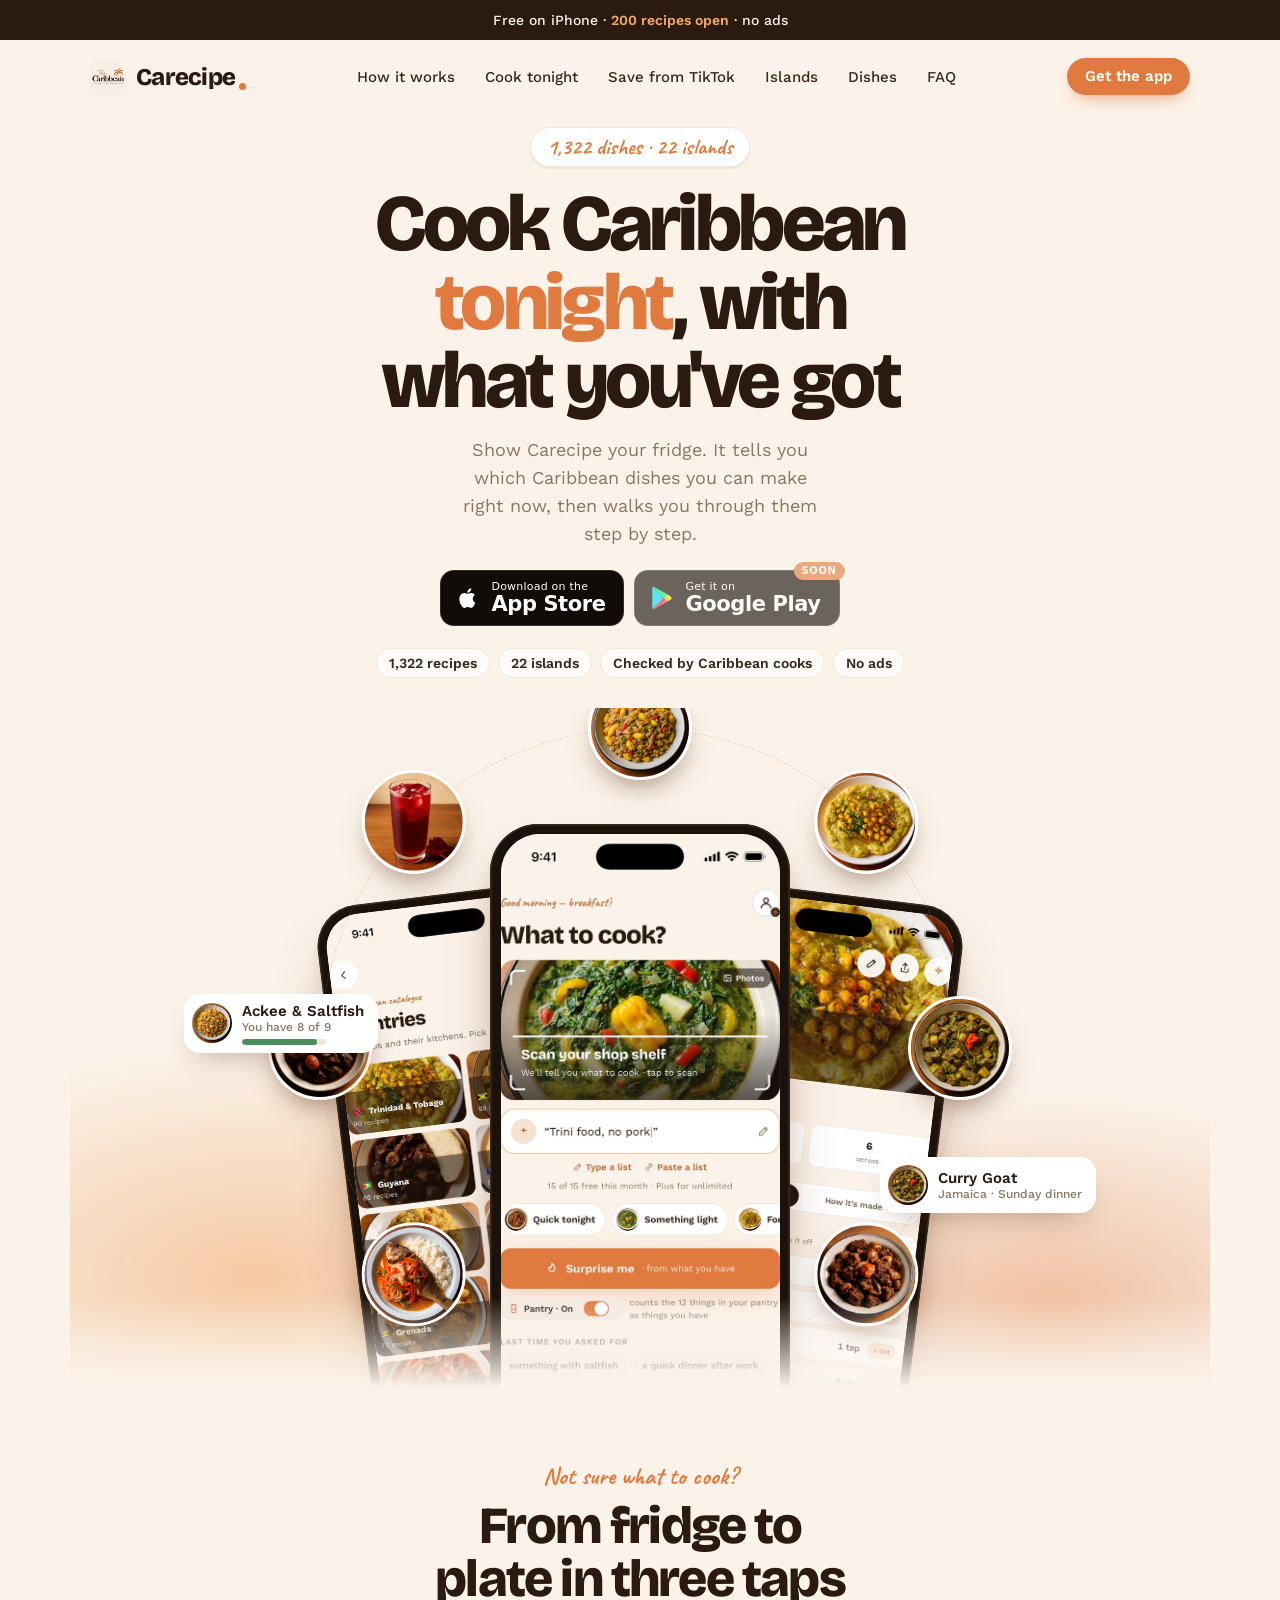
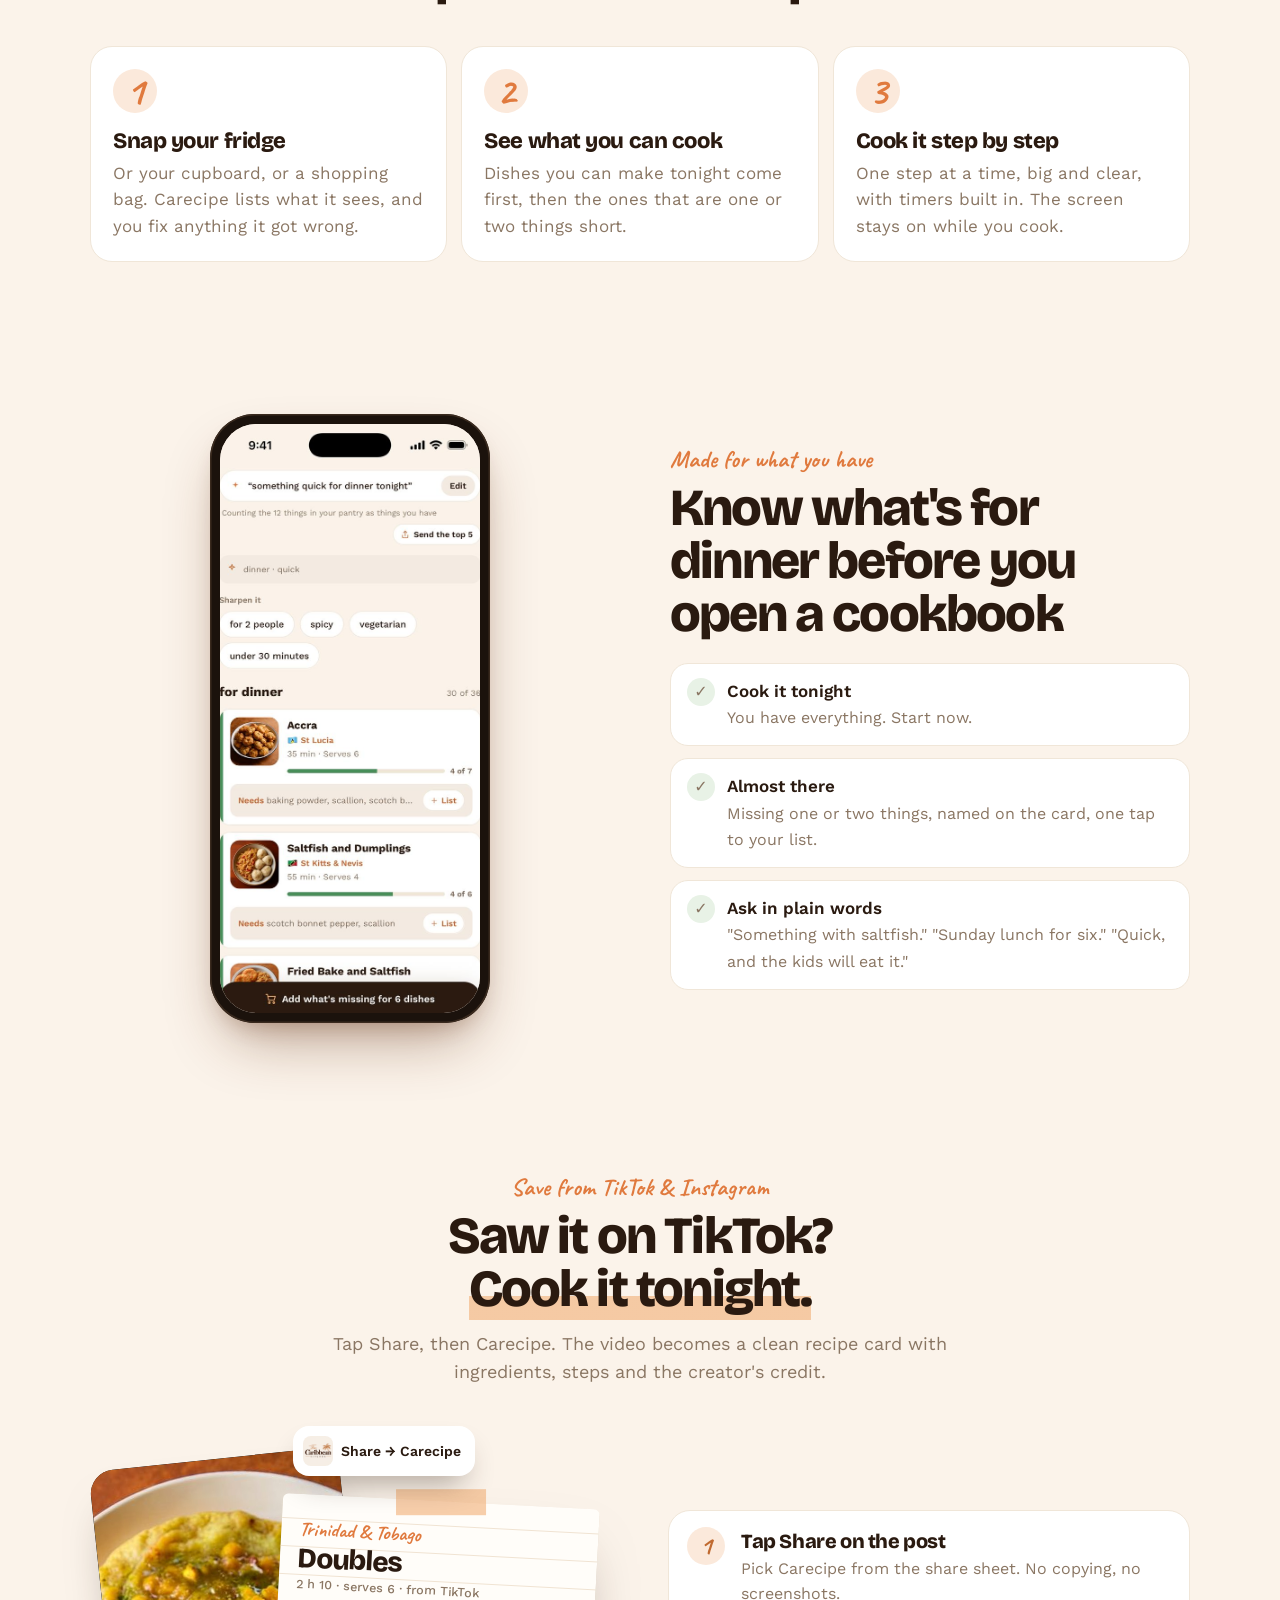
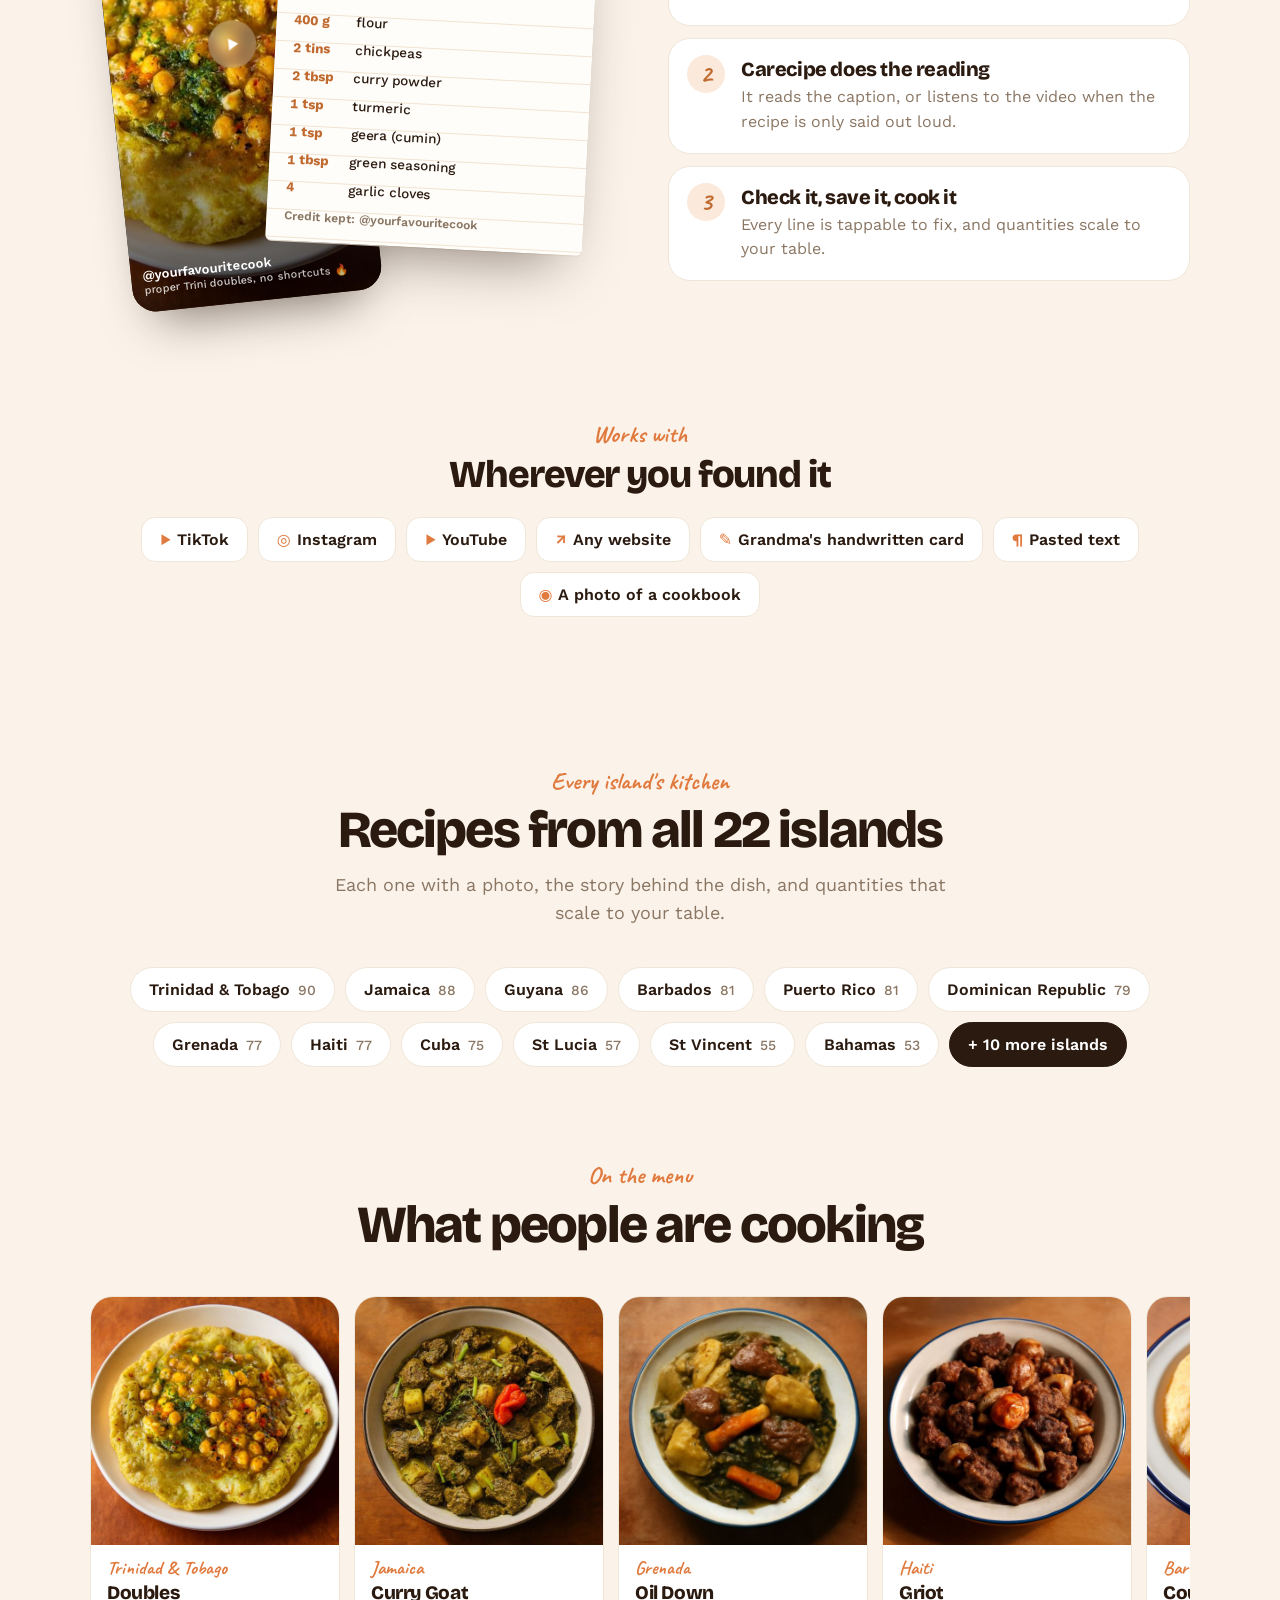
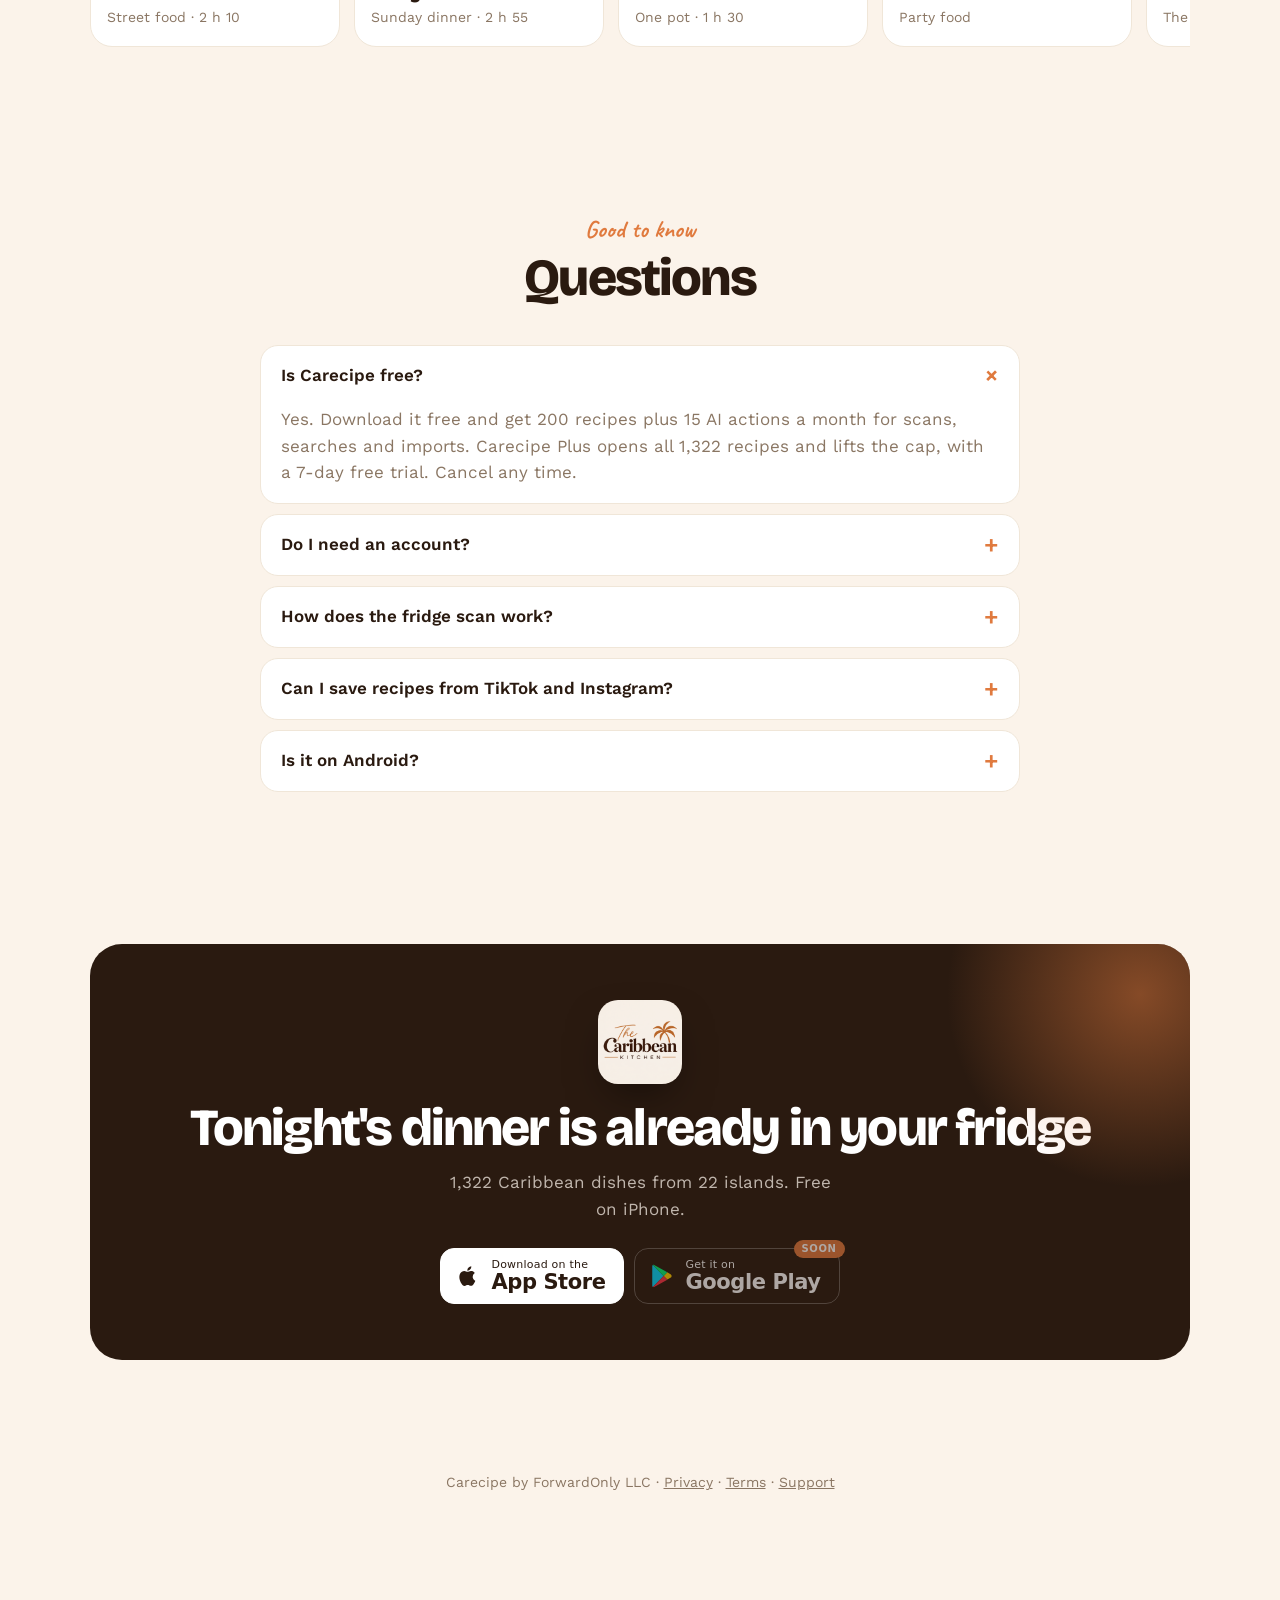
==== app/index.html @ cc7ba0c6 "Publish the final Carecipe landing page at /app/ Co-Authored-By: Claude Opus 5.5 <noreply@anthropic." ====
<!doctype html>
<html lang="en">
<head>
<meta charset="utf-8">
<meta name="viewport" content="width=device-width,initial-scale=1,viewport-fit=cover">
<title>Carecipe – Caribbean Recipes</title>
<meta name="description" content="1,322 Caribbean recipes from 22 islands. Scan your fridge to see what you can cook tonight. Free on iPhone.">
<meta name="apple-itunes-app" content="app-id=6810801696">
<meta name="theme-color" content="#fbf3ea">
<meta property="og:title" content="Carecipe – Cook Caribbean tonight">
<meta property="og:description" content="1,322 dishes from 22 islands. Show it your fridge, it tells you what you can cook.">
<meta property="og:image" content="https://forwardonlyjhaye.github.io/carecipe-legal/app/assets/og.jpg">
<link rel="canonical" href="https://forwardonlyjhaye.github.io/carecipe-legal/app/">
<meta property="og:url" content="https://forwardonlyjhaye.github.io/carecipe-legal/app/">
<meta name="twitter:card" content="summary_large_image">
<link rel="icon" href="assets/favicon.png">
<link rel="preconnect" href="https://fonts.googleapis.com"><link rel="preconnect" href="https://fonts.gstatic.com" crossorigin>
<link href="https://fonts.googleapis.com/css2?family=Bricolage+Grotesque:opsz,wght@12..96,600;12..96,800&family=Work+Sans:wght@400;500;600;700&family=Caveat:wght@700&display=swap" rel="stylesheet">
<link rel="stylesheet" href="assets/kit.css">
<style>
:root{--page:#fbf3ea;--card:#fff;--ink:#2a1a10;--ink2:#3a2a1e;--muted:#8a7663;--line:#f0e6d8;--tint:#f2e5d6;
  --accent:#e07a3e;--accent-deep:#c06a30;--paper:#fffdf9;--rule:#f0e3d2;--soft:#f0a86a;--warm:#e8c39d;--ok:#4a8f5b;
  --display:'Bricolage Grotesque',system-ui,sans-serif;--body:'Work Sans',system-ui,sans-serif;--hand:'Caveat',cursive}
body{background:var(--page);color:var(--ink);font:400 17px/1.55 var(--body)}
.wrap{max-width:1180px;margin:0 auto;padding:0 20px}
.kick{font:700 24px/1 var(--hand);color:var(--accent)}

.promo{background:var(--ink);color:#fbf3ea;text-align:center;font:500 14px/1.3 var(--body);padding:11px 16px}
.promo b{color:var(--soft);font-weight:600}

header{display:flex;align-items:center;justify-content:space-between;gap:16px;padding:18px 0}
.logo{display:flex;align-items:center;gap:10px;font:800 24px/1 var(--display);letter-spacing:-.03em;text-decoration:none}
.logo img{width:36px;height:36px;border-radius:9px}
.logo i{width:7px;height:7px;border-radius:50%;background:var(--accent);margin-left:-6px;align-self:flex-end;margin-bottom:5px}
nav{display:none;gap:30px;font:500 15px var(--body)}
nav a{text-decoration:none;color:var(--ink2)}nav a:hover{color:var(--accent)}
.pill{display:inline-flex;align-items:center;padding:11px 18px;border-radius:99px;background:var(--accent);color:#fff;
  text-decoration:none;font:600 15px/1 var(--body);box-shadow:0 8px 18px -8px rgba(224,122,62,.8)}

.hero{position:relative;text-align:center;padding:14px 0 0}
.stage::before{content:"";position:absolute;inset:18% -10% 0;z-index:0;
  background:radial-gradient(45% 60% at 22% 80%,rgba(240,168,106,.55),transparent 70%),
             radial-gradient(40% 55% at 80% 85%,rgba(224,122,62,.42),transparent 70%),
             radial-gradient(35% 40% at 50% 60%,rgba(232,195,157,.5),transparent 70%)}
.tag{display:inline-flex;align-items:center;gap:8px;padding:8px 16px;border-radius:99px;background:#fff;
  border:1px solid var(--line);box-shadow:0 2px 0 var(--line)}
.tag .kick{font-size:22px}
h1{font:800 clamp(40px,10.4vw,80px)/.98 var(--display);letter-spacing:-.045em;margin:18px auto 0;max-width:12ch;text-wrap:balance}
h1 em{font-style:normal;color:var(--accent)}
.sub{max-width:34ch;margin:16px auto 22px;color:var(--muted);font-size:18px;text-wrap:pretty}
.facts{display:flex;flex-wrap:wrap;justify-content:center;gap:8px;margin:22px auto 0;font:600 14px var(--body);color:var(--ink2)}
.facts span{padding:6px 12px;border-radius:99px;background:rgba(255,255,255,.7);border:1px solid var(--line)}
.android-note{margin-top:12px;font-size:14px;color:var(--muted)}

.stage{position:relative;height:clamp(450px,122vw,680px);margin:30px -20px 0;overflow:hidden}
.stage::after{content:"";position:absolute;left:0;right:0;bottom:0;height:90px;z-index:5;background:linear-gradient(transparent,var(--page))}
.stage .phone{position:absolute;left:50%;top:17%;--pw:clamp(196px,50vw,300px);transform:translateX(-50%);z-index:3}
.stage .p1,.stage .p3{--pw:clamp(160px,40vw,262px);top:27%;z-index:1}
.stage .p1{transform:translateX(-112%) rotate(-7deg)}
.stage .p3{transform:translateX(12%) rotate(7deg)}
.orbit{position:absolute;left:50%;top:50%;z-index:2;width:min(94vw,640px);aspect-ratio:1;translate:-50% -50%;border-radius:50%;
  border:1.5px dashed rgba(224,122,62,.3);animation:spin 70s linear infinite}
.orbit img{position:absolute;left:50%;top:50%;width:clamp(62px,16vw,104px);aspect-ratio:1;border-radius:50%;object-fit:cover;
  transform:translate(-50%,-50%) rotate(var(--a)) translateY(calc(min(94vw,640px) / -2)) rotate(calc(var(--a) * -1));
  box-shadow:0 14px 28px -10px rgba(90,40,10,.55);border:3px solid #fff}
@keyframes spin{to{rotate:360deg}}
.float{position:absolute;z-index:4;display:flex;align-items:center;gap:10px;padding:8px 14px 8px 8px;border-radius:16px;background:#fff;
  box-shadow:0 14px 30px -14px rgba(90,40,10,.4);font:600 14px/1.2 var(--body);text-align:left}
.float img{width:40px;height:40px;border-radius:50%}
.float small{display:block;font-weight:500;color:var(--muted);font-size:12px}
.f1{left:10px;top:40%}.f2{right:10px;top:70%}
@media (max-width:420px){.float{font-size:13px;padding:6px 12px 6px 6px}.float img{width:34px;height:34px}}
.float .bar{display:block;width:84px;height:6px;border-radius:9px;background:var(--line);margin-top:5px;overflow:hidden}
.float .bar i{display:block;height:100%;width:0;background:var(--ok);border-radius:9px;animation:fill 1.4s 1s cubic-bezier(.2,.8,.2,1) forwards}
@keyframes fill{to{width:89%}}
.float{animation:floaty 5s ease-in-out infinite}.f2{animation-delay:-2.5s}
@keyframes floaty{50%{translate:0 -8px}}

section{padding:76px 0}
.head{text-align:center;max-width:640px;margin:0 auto 40px}
h2{font:800 clamp(32px,6.4vw,52px)/1.02 var(--display);letter-spacing:-.035em;margin-top:8px;text-wrap:balance}
.head p{color:var(--muted);margin-top:14px;font-size:18px}

.steps{display:grid;gap:14px}
.step{background:var(--card);border-radius:22px;padding:22px;border:1px solid var(--line);display:grid;grid-template-columns:auto 1fr;gap:16px;align-items:start}
.step .n{font:700 40px/1 var(--hand);color:var(--accent);width:44px;height:44px;display:grid;place-items:center;border-radius:50%;background:#fbe9db}
.step h3{font:800 22px/1.15 var(--display);letter-spacing:-.02em}
.step p{color:var(--muted);margin-top:6px}

.split{display:grid;gap:36px;align-items:center}
.split .phone{--pw:min(280px,68vw);margin:0 auto;transform:rotate(-3deg)}
.split h2{text-align:left}
.list{list-style:none;padding:0;margin-top:22px;display:grid;gap:12px}
.list li{display:flex;gap:12px;align-items:flex-start;background:var(--card);border:1px solid var(--line);border-radius:18px;padding:14px 16px}
.list li b{display:block;font-weight:600}
.list li span{color:var(--muted);font-size:16px}
.tick{flex:none;width:28px;height:28px;border-radius:50%;background:#e8f2e6;color:var(--ok);display:grid;place-items:center;font-weight:700}
.tier{display:inline-block;margin-top:2px;font:700 22px/1 var(--hand);color:var(--ok)}

.islands{display:flex;flex-wrap:wrap;gap:10px;justify-content:center}
.isl{display:inline-flex;align-items:baseline;gap:8px;padding:12px 18px;border-radius:99px;background:var(--card);border:1px solid var(--line);font:600 16px var(--body)}
.isl small{font:500 14px var(--body);color:var(--muted)}
.isl.more{background:var(--ink);color:#fff;border-color:var(--ink)}

.dishes{display:grid;grid-auto-flow:column;grid-auto-columns:min(70%,250px);gap:14px;overflow-x:auto;scroll-snap-type:x mandatory;padding:4px 20px 18px;margin:0 -20px;scrollbar-width:none}
.dishes::-webkit-scrollbar{display:none}
.dish{scroll-snap-align:start;background:var(--card);border-radius:22px;overflow:hidden;border:1px solid var(--line)}
.dish img{aspect-ratio:1;width:100%;object-fit:cover}
.dish div{padding:14px 16px 16px}
.dish b{font:800 19px/1.15 var(--display);letter-spacing:-.02em;display:block}
.dish small{color:var(--muted);font-size:14px}
.dish .is{font:700 19px/1 var(--hand);color:var(--accent);display:block;margin-bottom:4px}

.faq{max-width:760px;margin:0 auto;display:grid;gap:10px}
details{background:var(--card);border:1px solid var(--line);border-radius:18px;padding:0 20px}
summary{cursor:pointer;list-style:none;display:flex;justify-content:space-between;gap:16px;padding:18px 0;font:600 17px/1.35 var(--body)}
summary::-webkit-details-marker{display:none}
summary::after{content:"+";font:600 24px/1 var(--body);color:var(--accent);transition:transform .2s}
details[open] summary::after{transform:rotate(45deg)}
details p{padding:0 0 18px;color:var(--muted)}

.end{background:var(--ink);color:#fbf3ea;border-radius:32px;padding:56px 24px;text-align:center;position:relative;overflow:hidden}
.end::after{content:"";position:absolute;width:420px;height:420px;border-radius:50%;right:-160px;top:-160px;background:radial-gradient(circle,rgba(224,122,62,.5),transparent 65%)}
.end img.icon{width:84px;height:84px;border-radius:20px;margin:0 auto 18px;box-shadow:0 18px 40px -12px rgba(0,0,0,.5)}
.end h2{color:#fff}
.end p{color:rgba(251,243,234,.72);margin:14px auto 26px;max-width:36ch}
.end .badge{background:#fff;color:var(--ink);border-color:#fff}
.end .badge.is-soon{background:transparent;color:#fff;border-color:rgba(255,255,255,.3)}

footer{padding:36px 0 110px;text-align:center;color:var(--muted);font-size:14px}
footer a{color:var(--muted)}

/* Saw it on TikTok: a video becoming a recipe card */
h2 u{text-decoration:none;background:linear-gradient(transparent 62%,rgba(240,168,106,.55) 62%)}
.save{display:grid;gap:40px;align-items:center}
.flow{position:relative;height:clamp(440px,124vw,540px);max-width:480px;margin:0 auto;width:100%}
.video{position:absolute;left:0;top:6%;width:52%;aspect-ratio:9/16;border-radius:24px;overflow:hidden;background:#111;transform:rotate(-6deg);box-shadow:0 30px 50px -24px rgba(42,26,16,.6)}
.video img{width:100%;height:100%;object-fit:cover}
.video::after{content:"";position:absolute;inset:0;background:linear-gradient(transparent 55%,rgba(0,0,0,.75))}
.video p{position:absolute;left:12px;right:12px;bottom:14px;z-index:1;color:#fff;font:600 13px/1.35 var(--body)}
.video p small{display:block;font-weight:500;opacity:.8}
.video .play{position:absolute;z-index:1;left:50%;top:42%;width:48px;height:48px;margin:-24px;border-radius:50%;background:rgba(255,255,255,.28);backdrop-filter:blur(6px);display:grid;place-items:center}
.share{position:absolute;z-index:3;left:38%;top:0;display:flex;align-items:center;gap:8px;padding:10px 14px 10px 10px;border-radius:16px;background:#fff;
  box-shadow:0 16px 30px -12px rgba(42,26,16,.45);font:600 14px var(--body);animation:bob 3s ease-in-out infinite}
.share img{width:30px;height:30px;border-radius:8px}
@keyframes bob{50%{transform:translateY(-7px)}}
.recipe{position:absolute;right:0;top:14%;width:66%;background:var(--paper);border-radius:6px;padding:22px 18px 18px;transform:rotate(3deg);
  box-shadow:0 30px 60px -26px rgba(42,26,16,.55),0 1px 0 var(--line);
  background-image:repeating-linear-gradient(transparent 0 27px,var(--rule) 27px 28px);background-position:0 92px}
.recipe::before{content:"";position:absolute;top:-12px;left:50%;width:90px;height:26px;transform:translateX(-50%) rotate(-3deg);background:rgba(240,168,106,.55)}
.recipe .is{font:700 20px/1 var(--hand);color:var(--accent)}
.recipe h3{font:800 28px/1 var(--display);letter-spacing:-.03em;margin-top:2px}
.recipe .meta{font:500 12.5px var(--body);color:var(--muted);margin-top:4px}
.recipe ul{list-style:none;padding:0;margin:14px 0 0;font:500 13.5px/28px var(--body)}
.recipe li{display:grid;grid-template-columns:62px 1fr;font-variant-numeric:tabular-nums}
.recipe li b{font-weight:700;color:var(--accent-deep)}
.recipe .credit{margin-top:8px;font:600 12px var(--body);color:var(--muted)}
.how{list-style:none;padding:0;margin:0;display:grid;gap:12px;counter-reset:s}
.how li{counter-increment:s;background:var(--card);border:1px solid var(--line);border-radius:22px;padding:18px 20px 18px 72px;position:relative}
.how li::before{content:counter(s);position:absolute;left:18px;top:16px;width:38px;height:38px;border-radius:50%;background:#fbe9db;color:var(--accent-deep);display:grid;place-items:center;font:700 26px/1 var(--hand)}
.how b{display:block;font:800 20px/1.2 var(--display);letter-spacing:-.02em}
.how p{color:var(--muted);margin-top:4px;font-size:16px}
.works{text-align:center;margin-top:56px}
.works h3{font:800 clamp(26px,5.6vw,38px)/1.05 var(--display);letter-spacing:-.03em;margin:6px 0 22px}
.sources{display:flex;flex-wrap:wrap;justify-content:center;gap:10px}
.sources span{padding:12px 18px;border-radius:14px;background:var(--card);border:1px solid var(--line);font:600 16px var(--body);transition:transform .2s,border-color .2s}
.sources span:hover{transform:scale(1.06);border-color:var(--soft)}
.sources i{font-style:normal;color:var(--accent);margin-right:6px}

/* Motion: things grow when you touch them, and come into focus as you scroll (from design 4, turned up) */
.reveal{opacity:0;transform:translateY(28px) scale(.96);filter:blur(8px);transition:opacity .8s ease,transform .8s cubic-bezier(.2,.8,.2,1),filter .8s ease}
.reveal.in{opacity:1;transform:none;filter:none}
.stagger>*{opacity:0}
.in .stagger>*,.stagger.in>*{opacity:1;animation:popin .55s cubic-bezier(.3,1.5,.5,1) backwards;animation-delay:calc(var(--i,0) * 80ms + .2s)}
@keyframes popin{from{opacity:0;transform:scale(.8) translateY(10px)}}
.badge,.pill,.stickybar a,.isl,.dish,.step,details{transition:transform .25s cubic-bezier(.3,1.5,.5,1),box-shadow .25s ease,border-color .2s}
.badge:hover,.pill:hover{transform:scale(1.05)}
.badge:active,.pill:active,.stickybar a:active{transform:scale(.96)}
.isl:hover,.step:hover{transform:scale(1.04)}
.dish:hover{transform:translateY(-4px) scale(1.02);box-shadow:0 20px 40px -20px rgba(90,40,10,.4)}
[data-hero-cta] .badge,.hero .tag,.pill{animation:grow .7s cubic-bezier(.3,1.5,.5,1) backwards}
[data-hero-cta] .badge:nth-child(2){animation-delay:.12s}
@keyframes grow{from{opacity:0;transform:scale(.7)}}
[data-hero-cta] .badge[data-store="ios"]::after{content:"";position:absolute;inset:-4px;border-radius:17px;border:2px solid var(--accent);opacity:0;animation:ring 3.2s 1.5s ease-out infinite;pointer-events:none}
@keyframes ring{0%{opacity:.7;transform:scale(.96)}70%,100%{opacity:0;transform:scale(1.14)}}
.list li{transition:transform .25s}
.list li:hover{transform:translateX(4px)}
@media (prefers-reduced-motion:reduce){.reveal,.stagger>*{opacity:1!important;transform:none;filter:none}.orbit,.share,.float{animation:none}}
@media (min-width:760px){.save{grid-template-columns:1fr 1fr;gap:56px}}

@media (min-width:760px){
  .steps{grid-template-columns:repeat(3,1fr)}
  .step{grid-template-columns:1fr}
  .split{grid-template-columns:1fr 1fr;gap:60px}
  .split.flip .phone{order:2}
  .float{font-size:15px}.f1{left:10%;top:42%}.f2{right:10%;top:66%}
}
@media (min-width:1000px){nav{display:flex}.wrap{padding:0 40px}.dishes{grid-auto-columns:250px;margin:0;padding:4px 0 18px}}
</style>
</head>
<body>
<div class="promo">Free on iPhone · <b>200 recipes open</b> · no ads</div>
<div class="wrap">
  <header>
    <a class="logo" href="#top" aria-label="Carecipe home"><img src="assets/icon.png" alt="">Carecipe<i></i></a>
    <nav aria-label="Sections"><a href="#how">How it works</a><a href="#tonight">Cook tonight</a><a href="#save">Save from TikTok</a><a href="#islands">Islands</a><a href="#dishes">Dishes</a><a href="#faq">FAQ</a></nav>
    <a class="pill" data-store="ios" href="https://apps.apple.com/app/id6810801696">Get the app</a>
  </header>

  <main id="top">
    <section class="hero" style="padding-bottom:0">
      <span class="tag"><span class="kick">1,322 dishes · 22 islands</span></span>
      <h1>Cook Caribbean <em>tonight</em>, with what you've got</h1>
      <p class="sub">Show Carecipe your fridge. It tells you which Caribbean dishes you can make right now, then walks you through them step by step.</p>
      <div class="badges" data-hero-cta>
        <a class="badge" data-store="ios" href="https://apps.apple.com/app/id6810801696"><svg viewBox="0 0 24 24" fill="currentColor" aria-hidden="true"><path d="M16.37 12.62c-.02-2.3 1.88-3.4 1.96-3.46-1.07-1.56-2.73-1.77-3.32-1.8-1.41-.14-2.76.83-3.47.83-.72 0-1.82-.81-3-.79-1.54.02-2.96.9-3.76 2.27-1.6 2.78-.41 6.9 1.15 9.16.76 1.1 1.67 2.34 2.86 2.3 1.15-.05 1.58-.74 2.97-.74 1.38 0 1.77.74 2.98.72 1.23-.02 2.01-1.12 2.76-2.23.87-1.28 1.23-2.52 1.25-2.58-.03-.01-2.4-.92-2.42-3.66zM14.1 5.88c.63-.77 1.06-1.83.94-2.89-.91.04-2.01.61-2.67 1.37-.58.67-1.1 1.76-.96 2.8 1.02.08 2.06-.52 2.69-1.28z"/></svg><span><small>Download on the</small><b>App Store</b></span></a>
        <a class="badge" data-store="android"><svg viewBox="0 0 24 24" aria-hidden="true"><path fill="#00d7fe" d="M3.6 1.8 13.5 12 3.6 22.2c-.4-.2-.6-.6-.6-1.1V2.9c0-.5.2-.9.6-1.1z"/><path fill="#ffce00" d="m16.9 8.6 3.3 1.9c.9.5.9 2.4 0 2.9l-3.3 1.9L13.5 12z"/><path fill="#00f076" d="M3.6 1.8c.3-.2.8-.2 1.2 0l12.1 6.8-3.4 3.4z"/><path fill="#f83548" d="m13.5 12 3.4 3.4-12.1 6.8c-.4.2-.9.2-1.2 0z"/></svg><span><small>Get it on</small><b>Google Play</b></span><em class="soon">Soon</em></a>
      </div>
      <p class="android-note">On Android? Carecipe is coming to Google Play soon.</p>
      <div class="facts"><span>1,322 recipes</span><span>22 islands</span><span>Checked by Caribbean cooks</span><span>No ads</span></div>

      <div class="stage" aria-hidden="true">
        <div class="phone p1"><img src="assets/screens/07-countries.jpg" alt=""></div>
        <div class="phone p3"><img src="assets/screens/04-recipe.jpg" alt=""></div>
        <div class="orbit">
          <img src="assets/dish/ackee.jpg" alt="" style="--a:0deg"><img src="assets/dish/doubles.jpg" alt="" style="--a:45deg">
          <img src="assets/dish/curry-goat.jpg" alt="" style="--a:90deg"><img src="assets/dish/griot.jpg" alt="" style="--a:135deg">
          <img src="assets/dish/oil-down.jpg" alt="" style="--a:180deg"><img src="assets/dish/escovitch.jpg" alt="" style="--a:225deg">
          <img src="assets/dish/pepperpot.jpg" alt="" style="--a:270deg"><img src="assets/dish/sorrel.jpg" alt="" style="--a:315deg">
        </div>
        <div class="phone p2"><img src="assets/screens/01-whattocook.jpg" alt=""></div>
        <div class="float f1"><img src="assets/dish/ackee.jpg" alt=""><span>Ackee &amp; Saltfish<small>You have 8 of 9</small><span class="bar"><i></i></span></span></div>
        <div class="float f2"><img src="assets/dish/curry-goat.jpg" alt=""><span>Curry Goat<small>Jamaica · Sunday dinner</small></span></div>
      </div>
    </section>

    <section id="how">
      <div class="head reveal"><span class="kick">Not sure what to cook?</span><h2>From fridge to plate in three taps</h2></div>
      <div class="steps stagger reveal">
        <div class="step"><span class="n">1</span><div><h3>Snap your fridge</h3><p>Or your cupboard, or a shopping bag. Carecipe lists what it sees, and you fix anything it got wrong.</p></div></div>
        <div class="step"><span class="n">2</span><div><h3>See what you can cook</h3><p>Dishes you can make tonight come first, then the ones that are one or two things short.</p></div></div>
        <div class="step"><span class="n">3</span><div><h3>Cook it step by step</h3><p>One step at a time, big and clear, with timers built in. The screen stays on while you cook.</p></div></div>
      </div>
    </section>

    <section id="tonight">
      <div class="split">
        <div class="phone reveal"><img src="assets/screens/03-results.jpg" alt="Carecipe ranking dishes by how many ingredients you already have"></div>
        <div class="reveal">
          <span class="kick">Made for what you have</span>
          <h2>Know what's for dinner before you open a cookbook</h2>
          <ul class="list">
            <li><span class="tick">✓</span><div><b>Cook it tonight</b><span>You have everything. Start now.</span></div></li>
            <li><span class="tick">✓</span><div><b>Almost there</b><span>Missing one or two things, named on the card, one tap to your list.</span></div></li>
            <li><span class="tick">✓</span><div><b>Ask in plain words</b><span>"Something with saltfish." "Sunday lunch for six." "Quick, and the kids will eat it."</span></div></li>
          </ul>
        </div>
      </div>
    </section>

    <section id="save">
      <div class="head reveal"><span class="kick">Save from TikTok &amp; Instagram</span><h2>Saw it on TikTok? <u>Cook it tonight.</u></h2>
        <p>Tap Share, then Carecipe. The video becomes a clean recipe card with ingredients, steps and the creator's credit.</p></div>
      <div class="save">
        <div class="flow reveal" aria-hidden="true">
          <div class="video"><img src="assets/dish/doubles.jpg" alt=""><span class="play"><svg width="18" height="18" viewBox="0 0 24 24" fill="#fff"><path d="M7 4v16l13-8z"/></svg></span>
            <p>@yourfavouritecook<small>proper Trini doubles, no shortcuts 🔥</small></p></div>
          <div class="share"><img src="assets/icon.png" alt="">Share → Carecipe</div>
          <div class="recipe">
            <span class="is">Trinidad &amp; Tobago</span>
            <h3>Doubles</h3>
            <p class="meta">2 h 10 · serves 6 · from TikTok</p>
            <ul class="stagger">
              <li><b>400 g</b>flour</li><li><b>2 tins</b>chickpeas</li><li><b>2 tbsp</b>curry powder</li>
              <li><b>1 tsp</b>turmeric</li><li><b>1 tsp</b>geera (cumin)</li><li><b>1 tbsp</b>green seasoning</li><li><b>4</b>garlic cloves</li>
            </ul>
            <p class="credit">Credit kept: @yourfavouritecook</p>
          </div>
        </div>
        <ol class="how">
          <li class="reveal"><b>Tap Share on the post</b><p>Pick Carecipe from the share sheet. No copying, no screenshots.</p></li>
          <li class="reveal"><b>Carecipe does the reading</b><p>It reads the caption, or listens to the video when the recipe is only said out loud.</p></li>
          <li class="reveal"><b>Check it, save it, cook it</b><p>Every line is tappable to fix, and quantities scale to your table.</p></li>
        </ol>
      </div>
      <div class="works reveal">
        <span class="kick">Works with</span><h3>Wherever you found it</h3>
        <div class="sources stagger"><span><i>▶</i>TikTok</span><span><i>◎</i>Instagram</span><span><i>▶</i>YouTube</span><span><i>↗</i>Any website</span><span><i>✎</i>Grandma's handwritten card</span><span><i>¶</i>Pasted text</span><span><i>◉</i>A photo of a cookbook</span></div>
      </div>
    </section>

    <section id="islands">
      <div class="head reveal"><span class="kick">Every island's kitchen</span><h2>Recipes from all 22 islands</h2><p>Each one with a photo, the story behind the dish, and quantities that scale to your table.</p></div>
      <div class="islands reveal stagger">
        <span class="isl">Trinidad &amp; Tobago <small>90</small></span><span class="isl">Jamaica <small>88</small></span><span class="isl">Guyana <small>86</small></span>
        <span class="isl">Barbados <small>81</small></span><span class="isl">Puerto Rico <small>81</small></span><span class="isl">Dominican Republic <small>79</small></span>
        <span class="isl">Grenada <small>77</small></span><span class="isl">Haiti <small>77</small></span><span class="isl">Cuba <small>75</small></span>
        <span class="isl">St Lucia <small>57</small></span><span class="isl">St Vincent <small>55</small></span><span class="isl">Bahamas <small>53</small></span>
        <span class="isl more">+ 10 more islands</span>
      </div>
    </section>

    <section id="dishes" style="padding-top:20px">
      <div class="head reveal"><span class="kick">On the menu</span><h2>What people are cooking</h2></div>
      <div class="dishes reveal stagger">
        <article class="dish"><img src="assets/dish/doubles.jpg" alt="Doubles" loading="lazy"><div><span class="is">Trinidad &amp; Tobago</span><b>Doubles</b><small>Street food · 2 h 10</small></div></article>
        <article class="dish"><img src="assets/dish/curry-goat.jpg" alt="Curry goat" loading="lazy"><div><span class="is">Jamaica</span><b>Curry Goat</b><small>Sunday dinner · 2 h 55</small></div></article>
        <article class="dish"><img src="assets/dish/oil-down.jpg" alt="Oil down" loading="lazy"><div><span class="is">Grenada</span><b>Oil Down</b><small>One pot · 1 h 30</small></div></article>
        <article class="dish"><img src="assets/dish/griot.jpg" alt="Griot" loading="lazy"><div><span class="is">Haiti</span><b>Griot</b><small>Party food</small></div></article>
        <article class="dish"><img src="assets/dish/cou-cou.jpg" alt="Cou-cou and flying fish" loading="lazy"><div><span class="is">Barbados</span><b>Cou-Cou &amp; Flying Fish</b><small>The national dish</small></div></article>
        <article class="dish"><img src="assets/dish/mofongo.jpg" alt="Mofongo" loading="lazy"><div><span class="is">Puerto Rico</span><b>Mofongo</b><small>Plantain, garlic, crackling</small></div></article>
      </div>
    </section>

    <section id="faq">
      <div class="head reveal"><span class="kick">Good to know</span><h2>Questions</h2></div>
      <div class="faq reveal">
        <details open><summary>Is Carecipe free?</summary><p>Yes. Download it free and get 200 recipes plus 15 AI actions a month for scans, searches and imports. Carecipe Plus opens all 1,322 recipes and lifts the cap, with a 7-day free trial. Cancel any time.</p></details>
        <details><summary>Do I need an account?</summary><p>No. There's nothing to sign up for. Your recipes live on your phone.</p></details>
        <details><summary>How does the fridge scan work?</summary><p>Take a photo of your fridge, cupboard or shopping. Carecipe lists the ingredients it sees, you tidy up anything it got wrong, and it ranks dishes by how much of each one you can already make.</p></details>
        <details><summary>Can I save recipes from TikTok and Instagram?</summary><p>Yes. Tap Share on the post, choose Carecipe, and you get a clean recipe with the creator's credit kept on it. Links, pasted text and photos of cookbook pages work too.</p></details>
        <details><summary>Is it on Android?</summary><p>Carecipe is on iPhone now and coming to Google Play soon.</p></details>
      </div>
    </section>

    <section data-end-cta>
      <div class="end reveal">
        <img class="icon" src="assets/icon.png" alt="">
        <h2>Tonight's dinner is already in your fridge</h2>
        <p>1,322 Caribbean dishes from 22 islands. Free on iPhone.</p>
        <div class="badges">
          <a class="badge" data-store="ios" href="https://apps.apple.com/app/id6810801696"><svg viewBox="0 0 24 24" fill="currentColor" aria-hidden="true"><path d="M16.37 12.62c-.02-2.3 1.88-3.4 1.96-3.46-1.07-1.56-2.73-1.77-3.32-1.8-1.41-.14-2.76.83-3.47.83-.72 0-1.82-.81-3-.79-1.54.02-2.96.9-3.76 2.27-1.6 2.78-.41 6.9 1.15 9.16.76 1.1 1.67 2.34 2.86 2.3 1.15-.05 1.58-.74 2.97-.74 1.38 0 1.77.74 2.98.72 1.23-.02 2.01-1.12 2.76-2.23.87-1.28 1.23-2.52 1.25-2.58-.03-.01-2.4-.92-2.42-3.66zM14.1 5.88c.63-.77 1.06-1.83.94-2.89-.91.04-2.01.61-2.67 1.37-.58.67-1.1 1.76-.96 2.8 1.02.08 2.06-.52 2.69-1.28z"/></svg><span><small>Download on the</small><b>App Store</b></span></a>
          <a class="badge" data-store="android"><svg viewBox="0 0 24 24" aria-hidden="true"><path fill="#00d7fe" d="M3.6 1.8 13.5 12 3.6 22.2c-.4-.2-.6-.6-.6-1.1V2.9c0-.5.2-.9.6-1.1z"/><path fill="#ffce00" d="m16.9 8.6 3.3 1.9c.9.5.9 2.4 0 2.9l-3.3 1.9L13.5 12z"/><path fill="#00f076" d="M3.6 1.8c.3-.2.8-.2 1.2 0l12.1 6.8-3.4 3.4z"/><path fill="#f83548" d="m13.5 12 3.4 3.4-12.1 6.8c-.4.2-.9.2-1.2 0z"/></svg><span><small>Get it on</small><b>Google Play</b></span><em class="soon">Soon</em></a>
        </div>
      </div>
    </section>
  </main>

  <footer>Carecipe by ForwardOnly LLC · <a href="../privacy.html">Privacy</a> · <a href="../terms.html">Terms</a> · <a href="mailto:carecipesupport@forwardonlyllc.com">Support</a></footer>
</div>

<div class="stickybar" role="complementary" aria-label="Download Carecipe">
  <img src="assets/icon.png" alt=""><p>Carecipe<small>Free · 1,322 Caribbean recipes</small></p>
  <a data-store="auto" href="https://apps.apple.com/app/id6810801696">Get</a>
</div>
<script>document.querySelectorAll(".stagger").forEach(function(g){[].forEach.call(g.children,function(c,i){c.style.setProperty("--i",i)})})</script>
<script src="assets/store.js"></script>
</body>
</html>
---- app/assets/kit.css ----
/* Shared pieces for every Carecipe landing page: reset, store badges, phone frame, sticky bar. */
*,*::before,*::after{box-sizing:border-box}
html{-webkit-text-size-adjust:100%;scroll-behavior:smooth}
body{margin:0;overflow-x:clip;-webkit-font-smoothing:antialiased;text-rendering:optimizeLegibility}
img{display:block;max-width:100%}
a{color:inherit}
h1,h2,h3,p,ul,ol,figure{margin:0}
:focus-visible{outline:3px solid var(--focus,#e07a3e);outline-offset:3px;border-radius:8px}
.sr{position:absolute;width:1px;height:1px;overflow:hidden;clip:rect(0 0 0 0);white-space:nowrap}

/* Store badges: the App Store one is the page's only real job. */
.badges{display:flex;flex-wrap:wrap;gap:10px;justify-content:center}
.badge{position:relative;display:inline-flex;align-items:center;gap:10px;min-height:56px;padding:9px 18px 9px 14px;
  border-radius:14px;background:#120c08;color:#fff;text-decoration:none;border:1px solid rgba(255,255,255,.14);
  transition:transform .15s ease, box-shadow .15s ease}
.badge svg{width:26px;height:26px;flex:none}
.badge span{display:flex;flex-direction:column;line-height:1.05;text-align:left}
.badge small{font:500 11px/1.2 system-ui,-apple-system,sans-serif;letter-spacing:.02em}
.badge b{font:600 21px/1.1 system-ui,-apple-system,sans-serif;letter-spacing:-.02em}
.badge:hover{transform:translateY(-1px);box-shadow:0 10px 22px rgba(42,26,16,.22)}
.badge .soon{display:none}
.badge.is-soon{cursor:default;opacity:.62}
.badge.is-soon:hover{transform:none;box-shadow:none}
.badge.is-soon .soon{display:block;position:absolute;top:-9px;right:-6px;padding:3px 8px;border-radius:99px;
  background:var(--accent,#e07a3e);color:#fff;font:700 10px/1.2 system-ui,sans-serif;letter-spacing:.06em;text-transform:uppercase}
.android-note{display:none}
.is-android:not(.play-live) .android-note{display:block}

/* A phone, built from a real app screen. */
.phone{position:relative;width:var(--pw,260px);aspect-ratio:402/874;padding:calc(var(--pw,260px)*.035);
  border-radius:calc(var(--pw,260px)*.16);background:#1b120c;
  box-shadow:0 0 0 1.5px #3a2a1e inset,0 30px 60px -18px rgba(90,40,10,.45),0 12px 24px -12px rgba(90,40,10,.3)}
.phone img{width:100%;height:100%;object-fit:cover;object-position:top;border-radius:calc(var(--pw,260px)*.13);background:#fbf3ea}

/* Sticky download bar on phones. */
.stickybar{position:fixed;left:12px;right:12px;bottom:12px;z-index:50;display:flex;align-items:center;gap:12px;
  padding:10px 10px 10px 12px;border-radius:20px;background:var(--bar-bg,rgba(42,26,16,.94));color:#fff;
  backdrop-filter:blur(12px);-webkit-backdrop-filter:blur(12px);box-shadow:0 18px 40px -12px rgba(42,26,16,.5);
  transform:translateY(140%);transition:transform .35s cubic-bezier(.2,.8,.2,1)}
.stickybar.show{transform:none}
.stickybar img{width:40px;height:40px;border-radius:10px}
.stickybar p{flex:1;font:600 15px/1.2 var(--body,system-ui);min-width:0}
.stickybar p small{display:block;font-weight:500;font-size:12.5px;opacity:.72}
.stickybar a{flex:none;padding:12px 16px;border-radius:14px;background:var(--accent,#e07a3e);color:#fff;
  text-decoration:none;font:700 15px/1 var(--body,system-ui)}
@media (min-width:900px){.stickybar{display:none}}
@media (max-width:420px){.badges{gap:8px}.badge{min-height:50px;padding:7px 12px 7px 10px;gap:8px;border-radius:12px}.badge svg{width:22px;height:22px}.badge b{font-size:17px}.badge small{font-size:10px}}

.reveal{opacity:0;transform:translateY(18px);transition:opacity .7s ease,transform .7s cubic-bezier(.2,.8,.2,1)}
.reveal.in{opacity:1;transform:none}
@media (prefers-reduced-motion:reduce){*{animation:none!important;transition:none!important}.reveal{opacity:1;transform:none}}
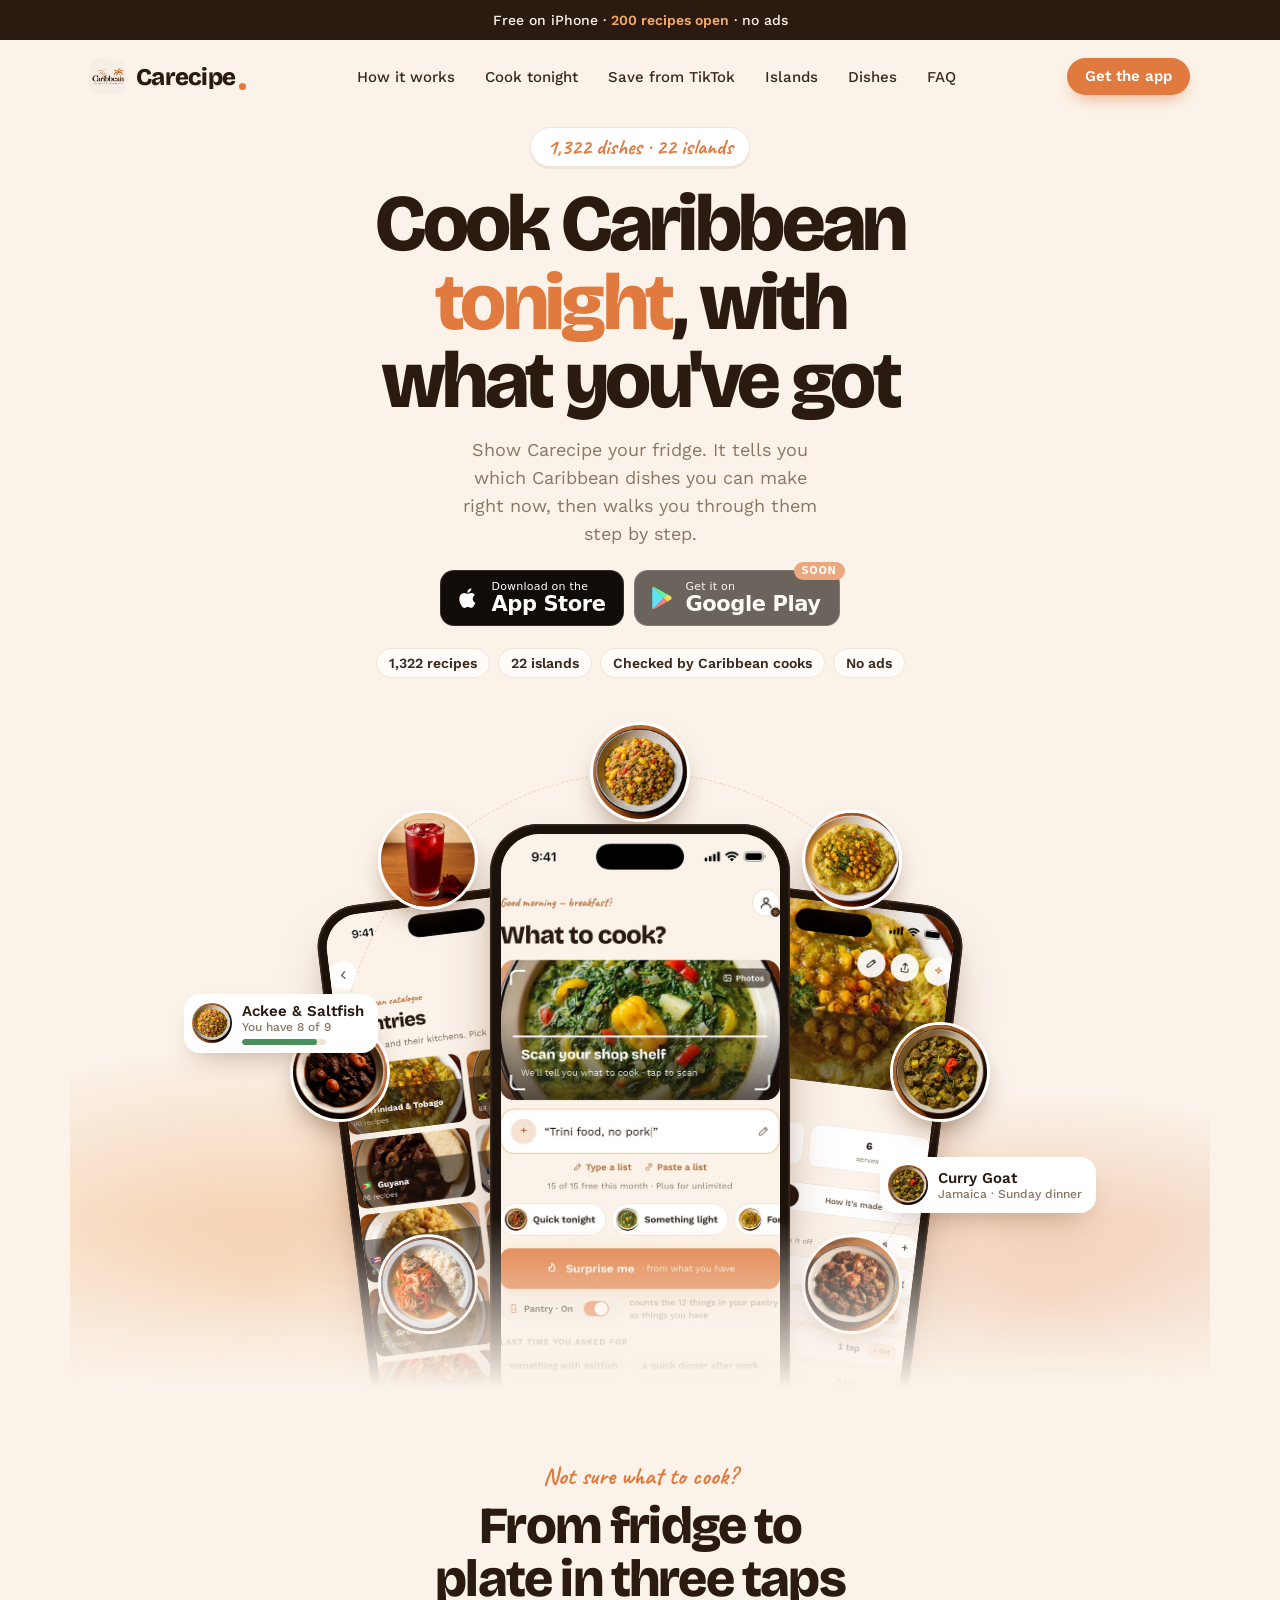
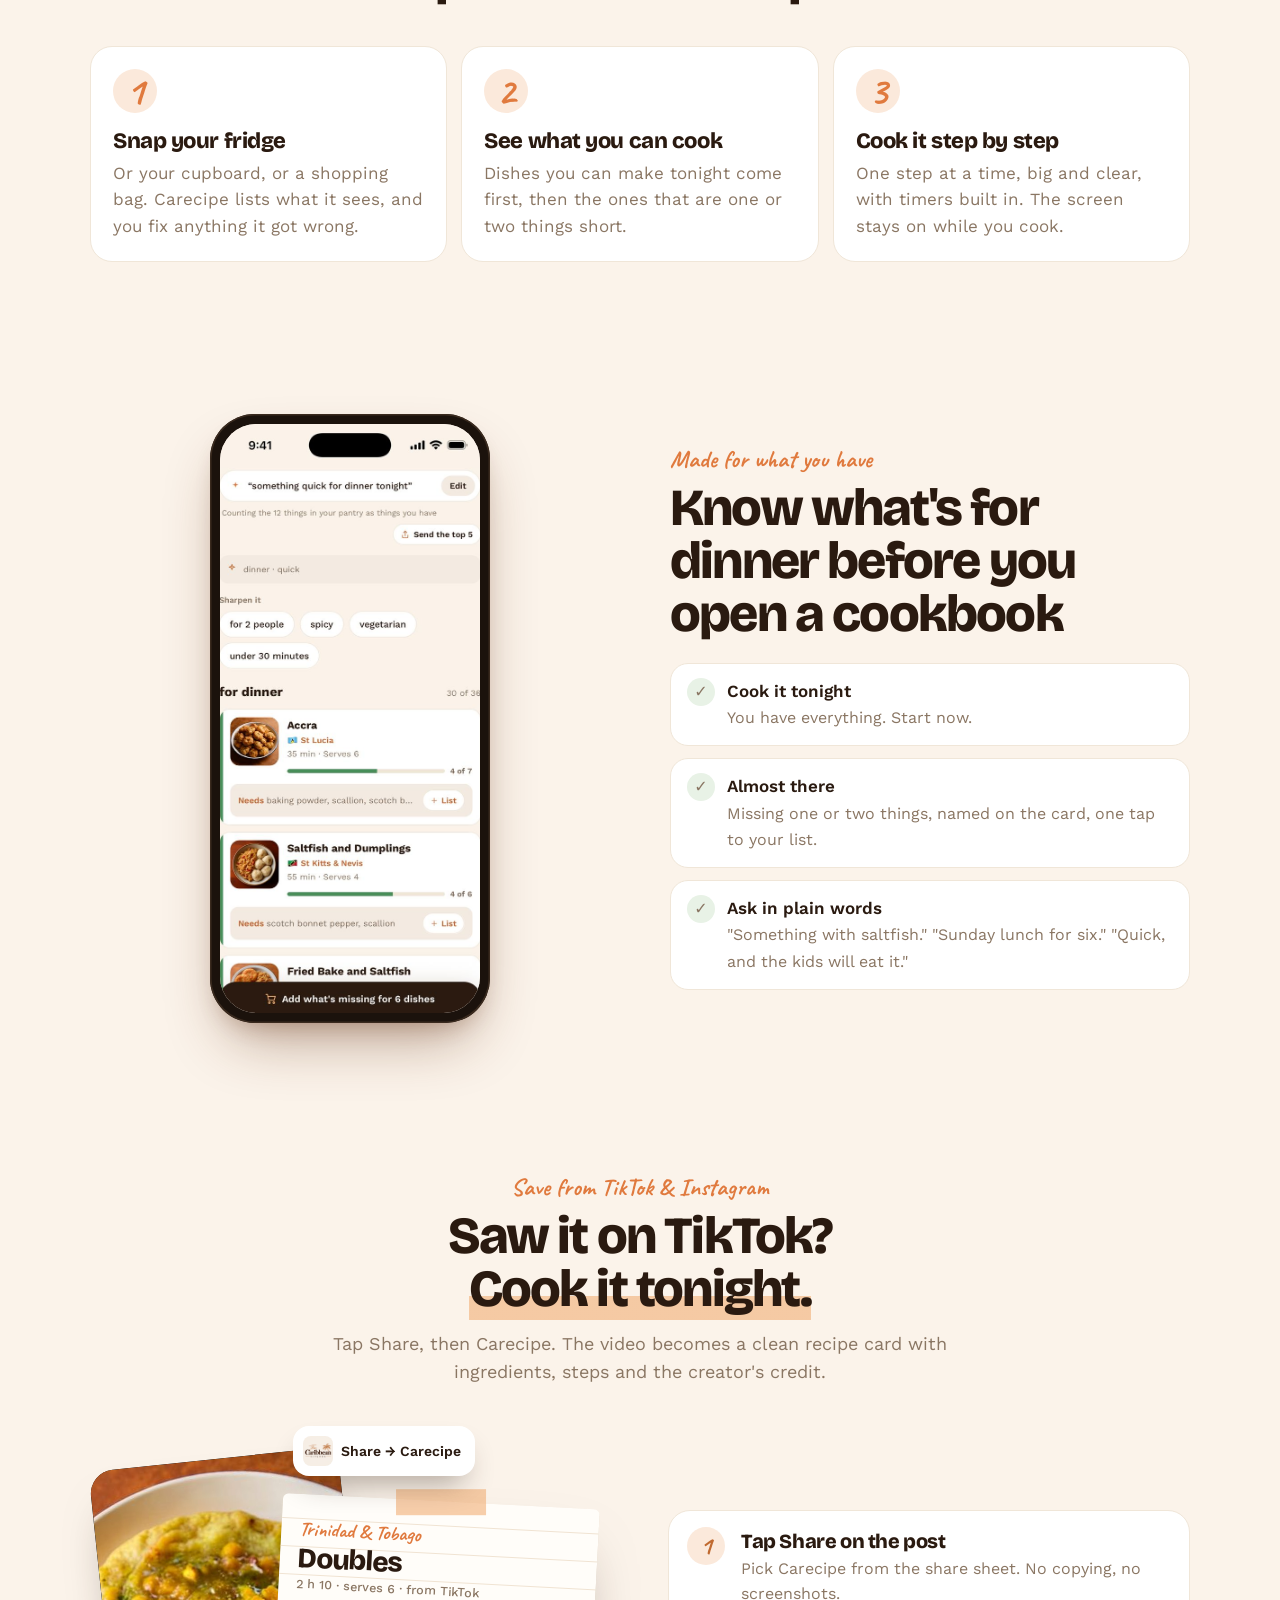
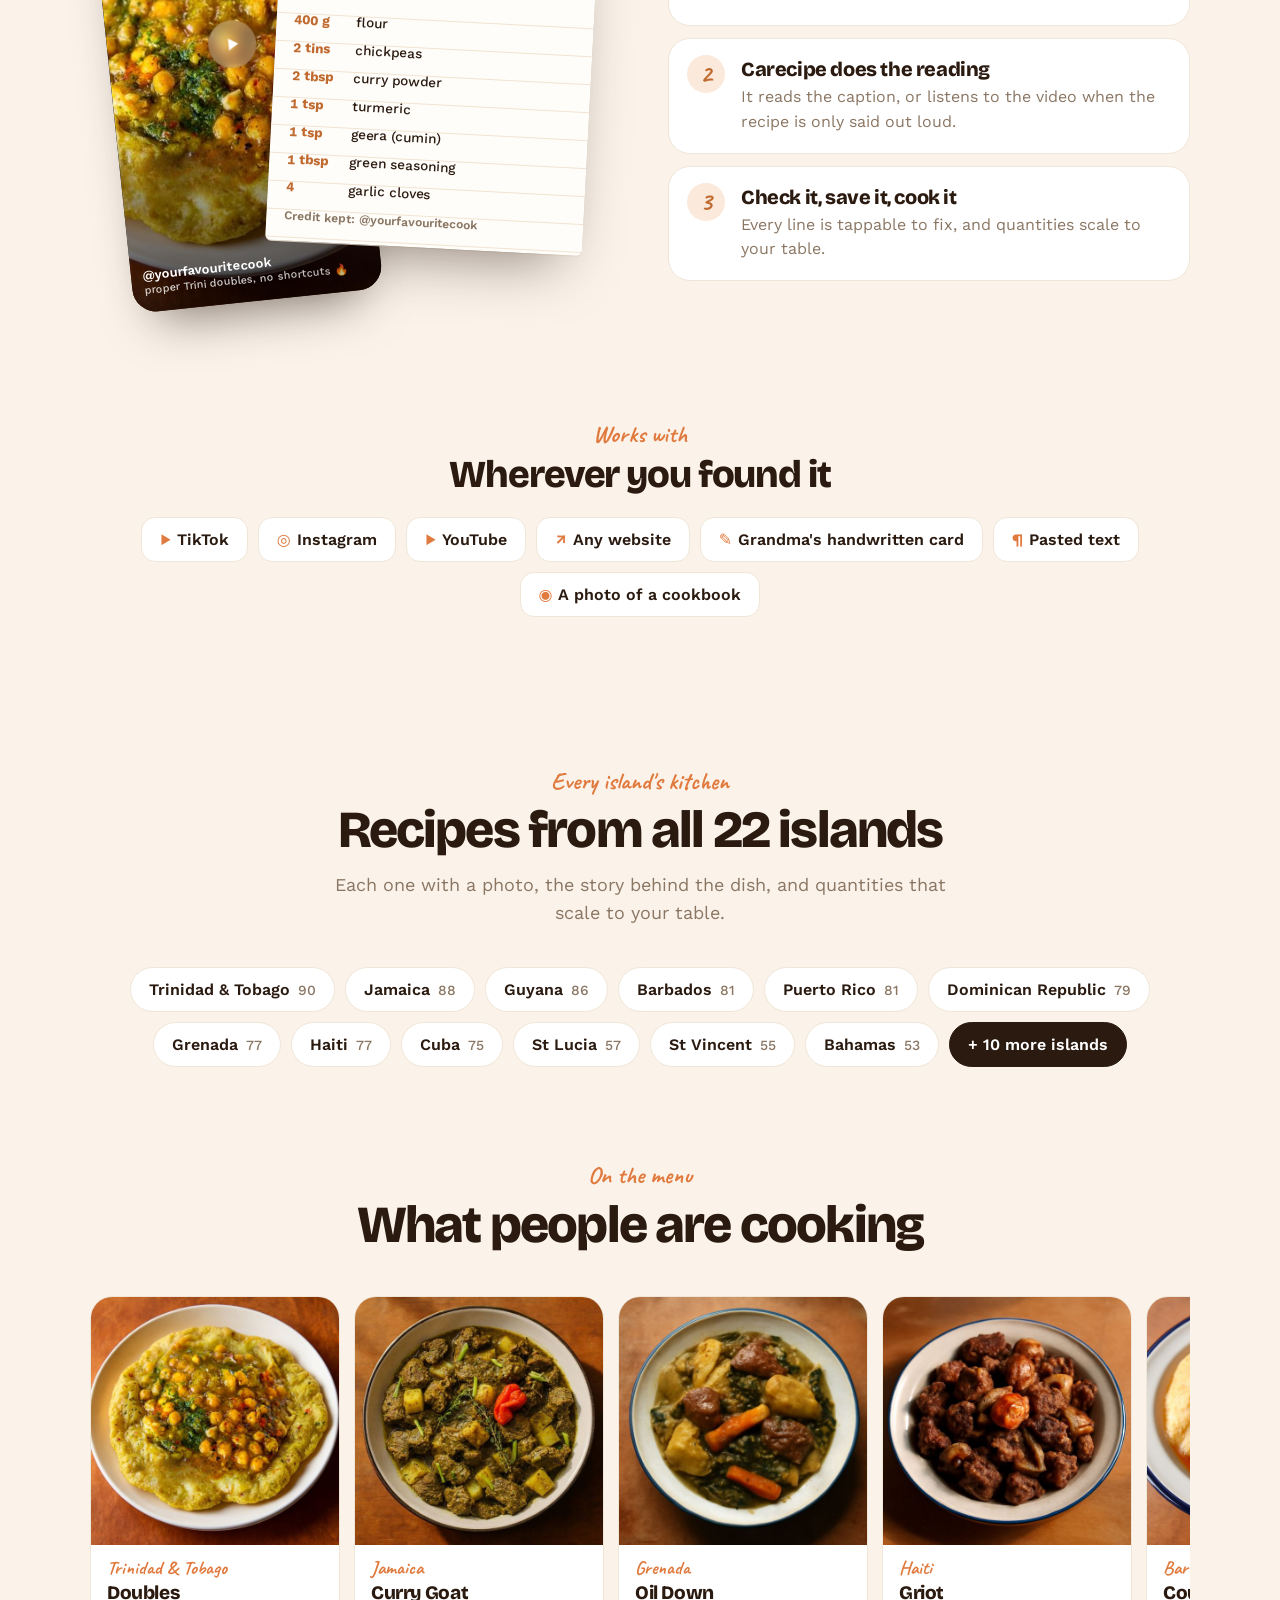
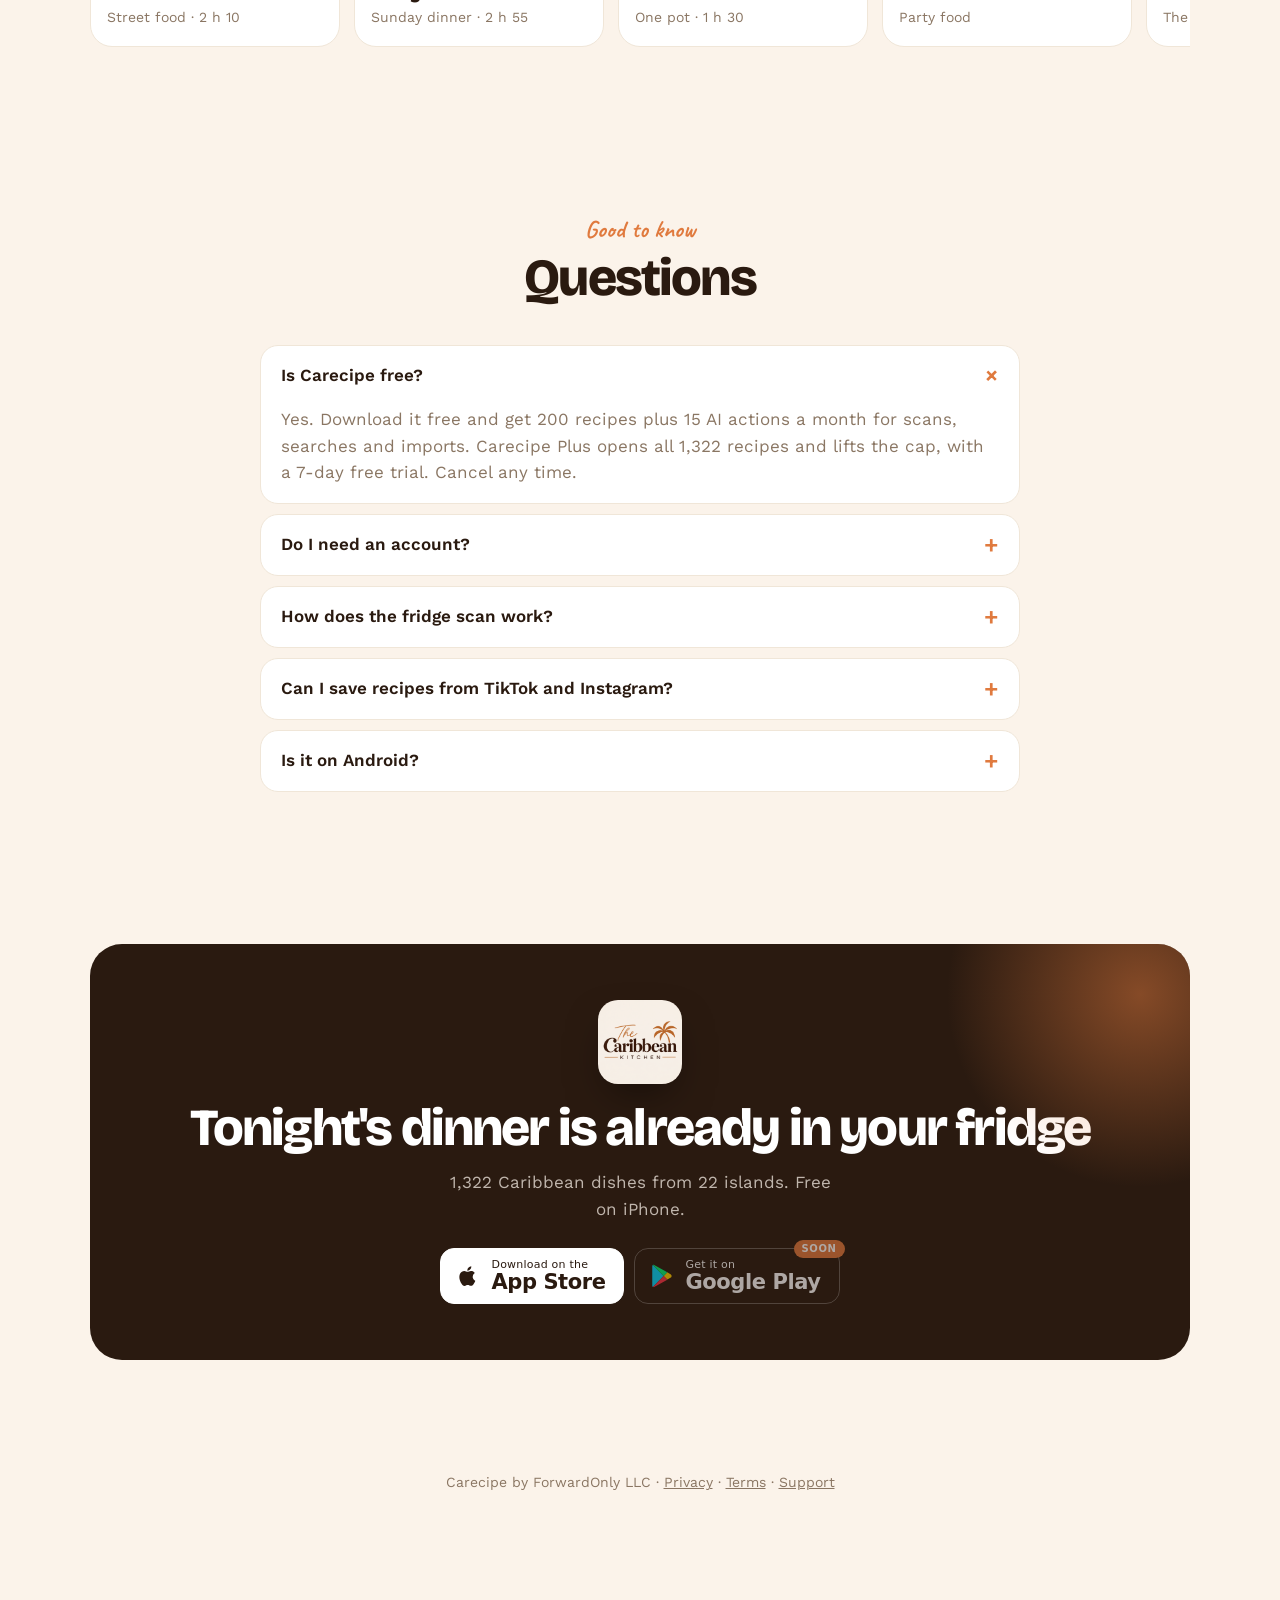
==== commit aef2f7b8: "Landing page on the home page, carecipe.forwardonlyllc.com, orbit no longer clipped The orbit is siz" ====
--- a/app/index.html
+++ b/app/index.html
@@ -9,9 +9,9 @@
 <meta name="theme-color" content="#fbf3ea">
 <meta property="og:title" content="Carecipe – Cook Caribbean tonight">
 <meta property="og:description" content="1,322 dishes from 22 islands. Show it your fridge, it tells you what you can cook.">
-<meta property="og:image" content="https://forwardonlyjhaye.github.io/carecipe-legal/app/assets/og.jpg">
-<link rel="canonical" href="https://forwardonlyjhaye.github.io/carecipe-legal/app/">
-<meta property="og:url" content="https://forwardonlyjhaye.github.io/carecipe-legal/app/">
+<meta property="og:image" content="https://carecipe.forwardonlyllc.com/app/assets/og.jpg">
+<link rel="canonical" href="https://carecipe.forwardonlyllc.com/">
+<meta property="og:url" content="https://carecipe.forwardonlyllc.com/">
 <meta name="twitter:card" content="summary_large_image">
 <link rel="icon" href="assets/favicon.png">
 <link rel="preconnect" href="https://fonts.googleapis.com"><link rel="preconnect" href="https://fonts.gstatic.com" crossorigin>
@@ -53,15 +53,16 @@
 .android-note{margin-top:12px;font-size:14px;color:var(--muted)}
 
 .stage{position:relative;height:clamp(450px,122vw,680px);margin:30px -20px 0;overflow:hidden}
-.stage::after{content:"";position:absolute;left:0;right:0;bottom:0;height:90px;z-index:5;background:linear-gradient(transparent,var(--page))}
+.stage{-webkit-mask-image:linear-gradient(#000 calc(100% - 170px),transparent);mask-image:linear-gradient(#000 calc(100% - 170px),transparent)}
 .stage .phone{position:absolute;left:50%;top:17%;--pw:clamp(196px,50vw,300px);transform:translateX(-50%);z-index:3}
 .stage .p1,.stage .p3{--pw:clamp(160px,40vw,262px);top:27%;z-index:1}
 .stage .p1{transform:translateX(-112%) rotate(-7deg)}
 .stage .p3{transform:translateX(12%) rotate(7deg)}
-.orbit{position:absolute;left:50%;top:50%;z-index:2;width:min(94vw,640px);aspect-ratio:1;translate:-50% -50%;border-radius:50%;
+.stage{--d:min(78vw,600px);--p:clamp(56px,15vw,100px)}
+.orbit{position:absolute;left:50%;top:calc(var(--d) / 2 + var(--p) / 2 + 14px);z-index:2;width:var(--d);aspect-ratio:1;translate:-50% -50%;border-radius:50%;
   border:1.5px dashed rgba(224,122,62,.3);animation:spin 70s linear infinite}
-.orbit img{position:absolute;left:50%;top:50%;width:clamp(62px,16vw,104px);aspect-ratio:1;border-radius:50%;object-fit:cover;
-  transform:translate(-50%,-50%) rotate(var(--a)) translateY(calc(min(94vw,640px) / -2)) rotate(calc(var(--a) * -1));
+.orbit img{position:absolute;left:50%;top:50%;width:var(--p);aspect-ratio:1;border-radius:50%;object-fit:cover;
+  transform:translate(-50%,-50%) rotate(var(--a)) translateY(calc(var(--d) / -2)) rotate(calc(var(--a) * -1));
   box-shadow:0 14px 28px -10px rgba(90,40,10,.55);border:3px solid #fff}
 @keyframes spin{to{rotate:360deg}}
 .float{position:absolute;z-index:4;display:flex;align-items:center;gap:10px;padding:8px 14px 8px 8px;border-radius:16px;background:#fff;
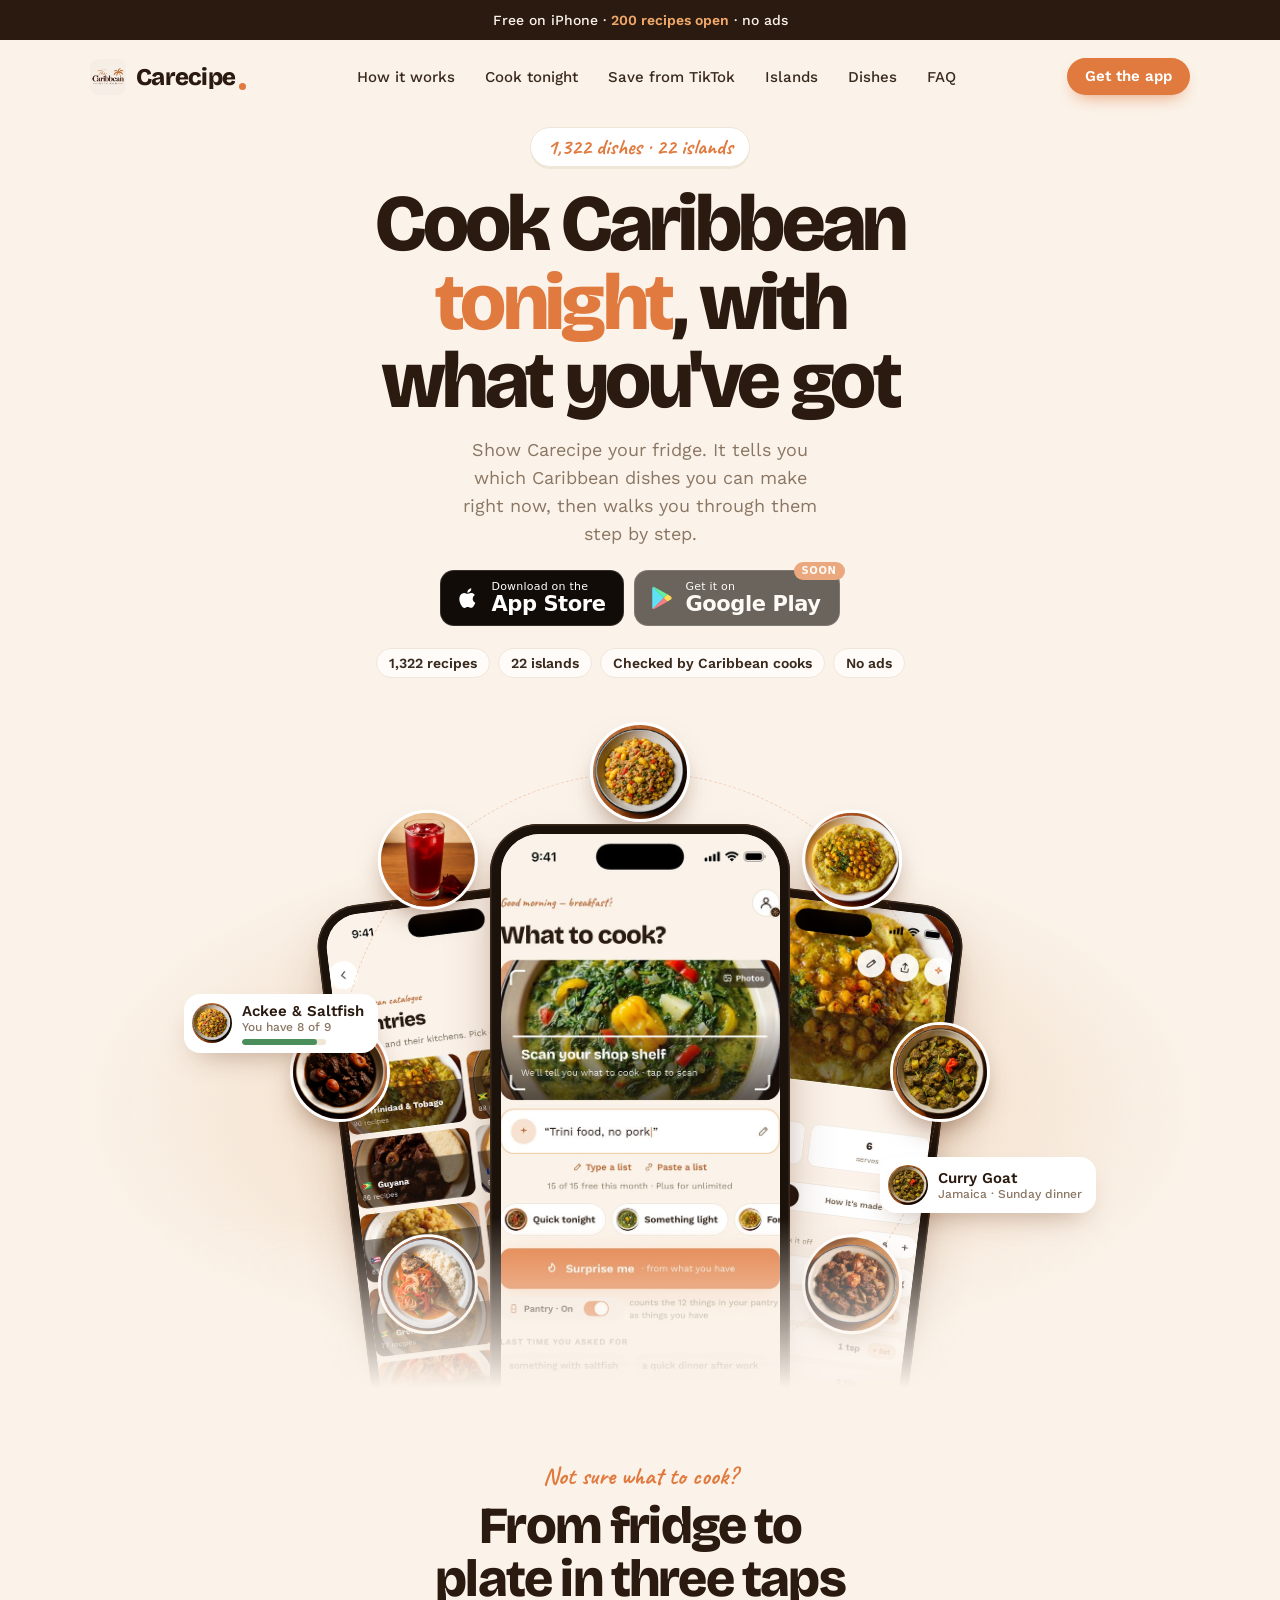
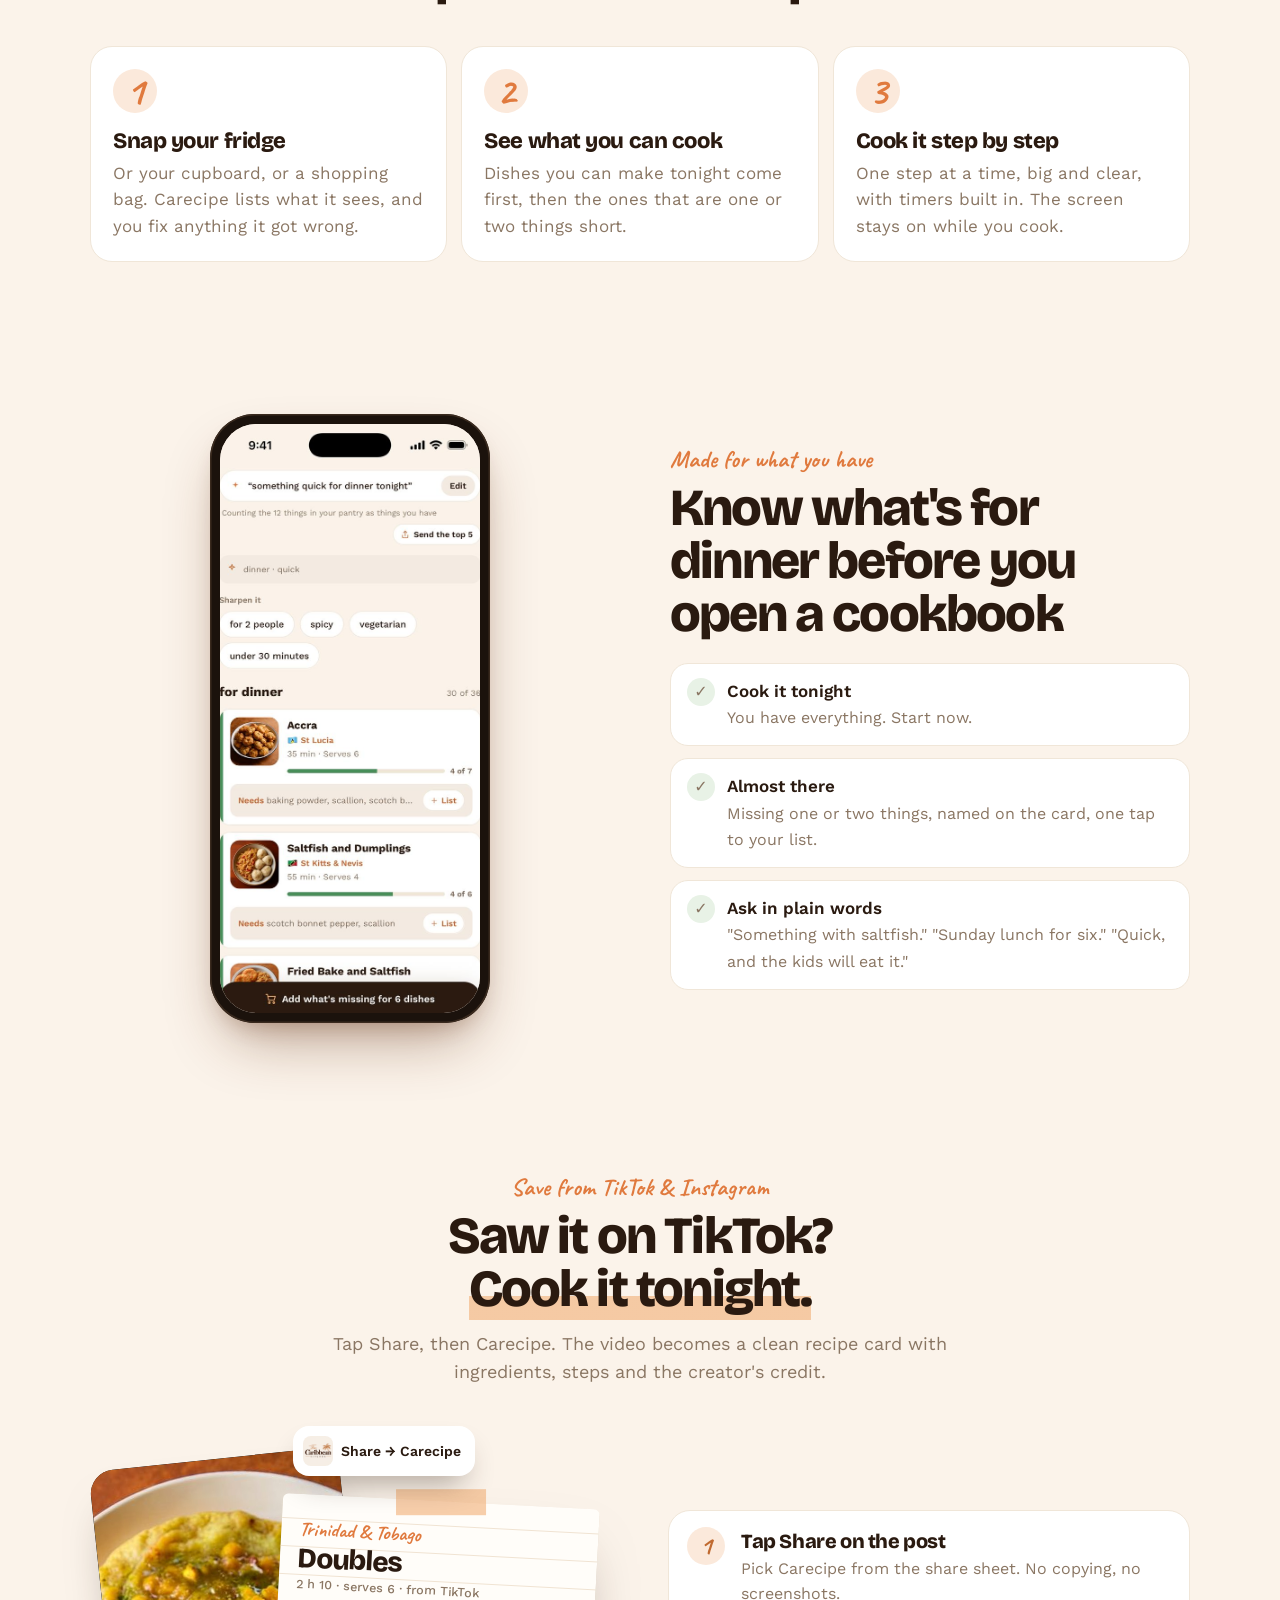
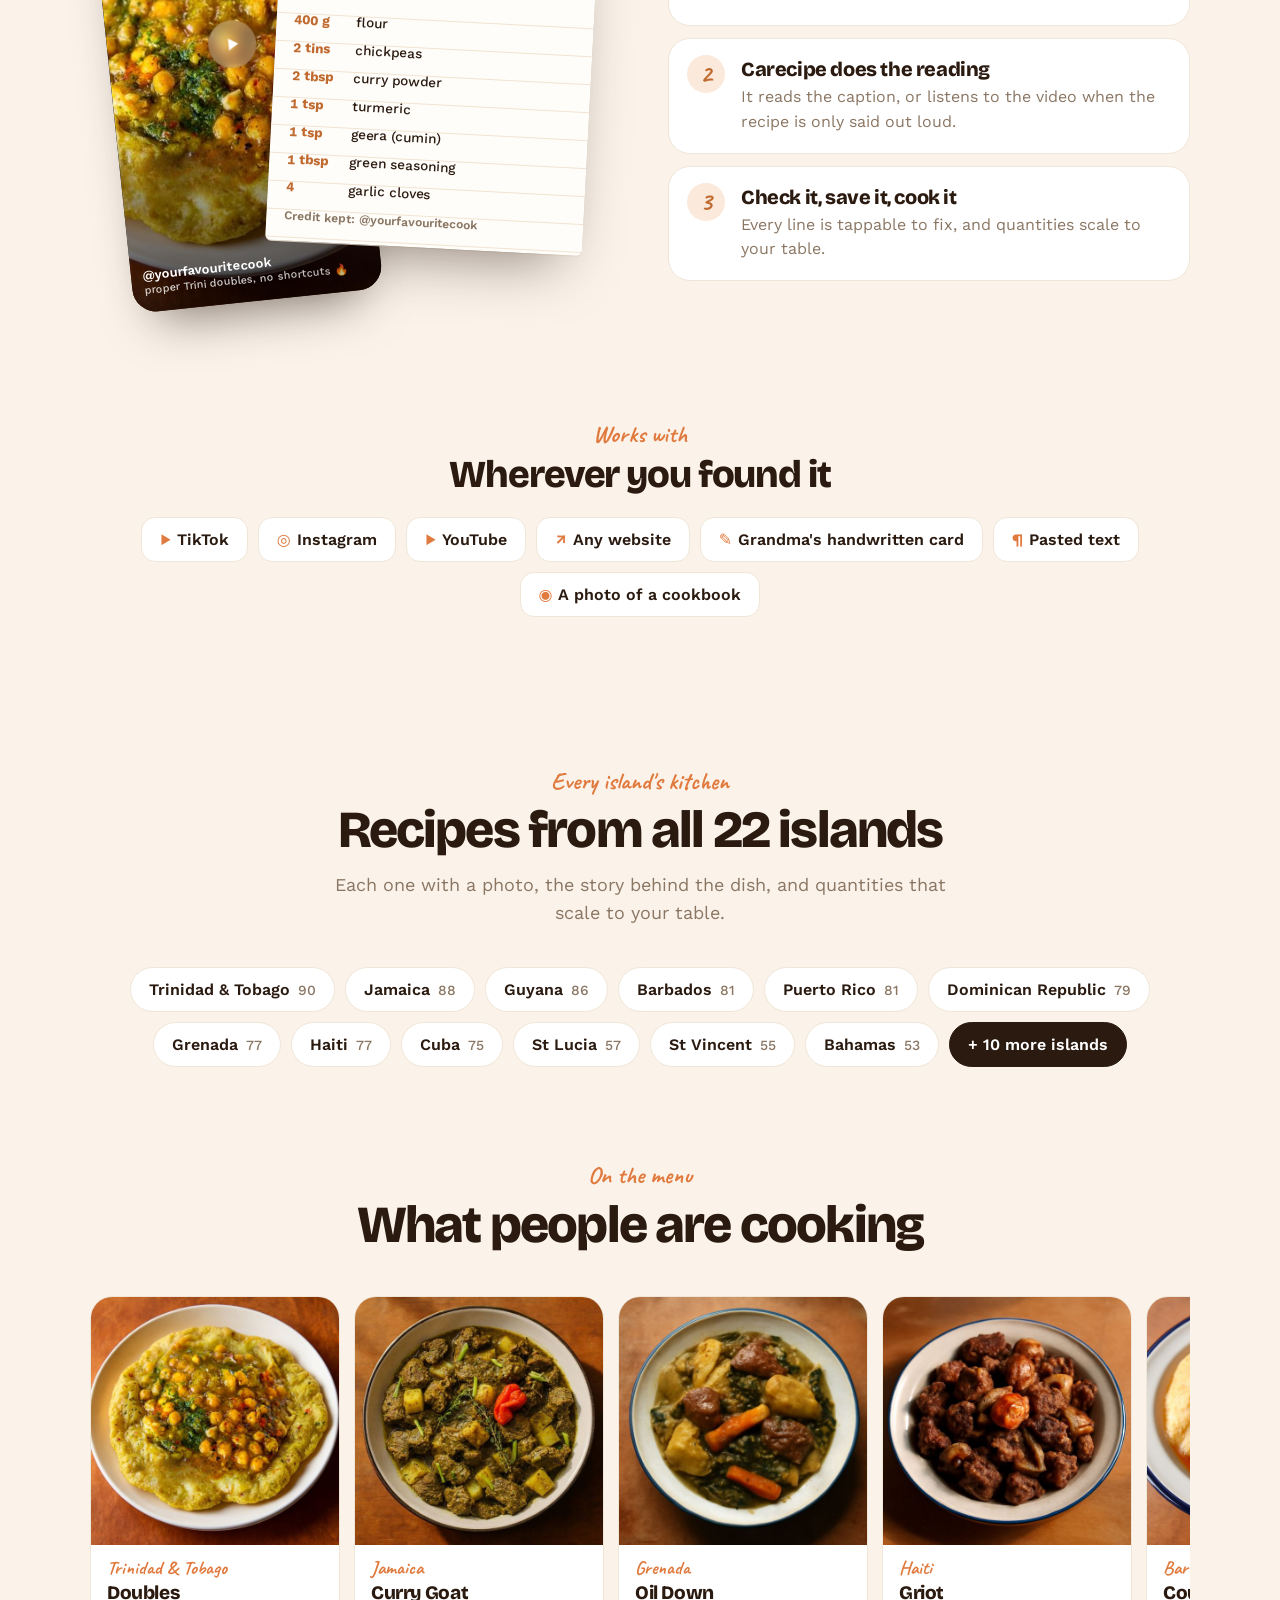
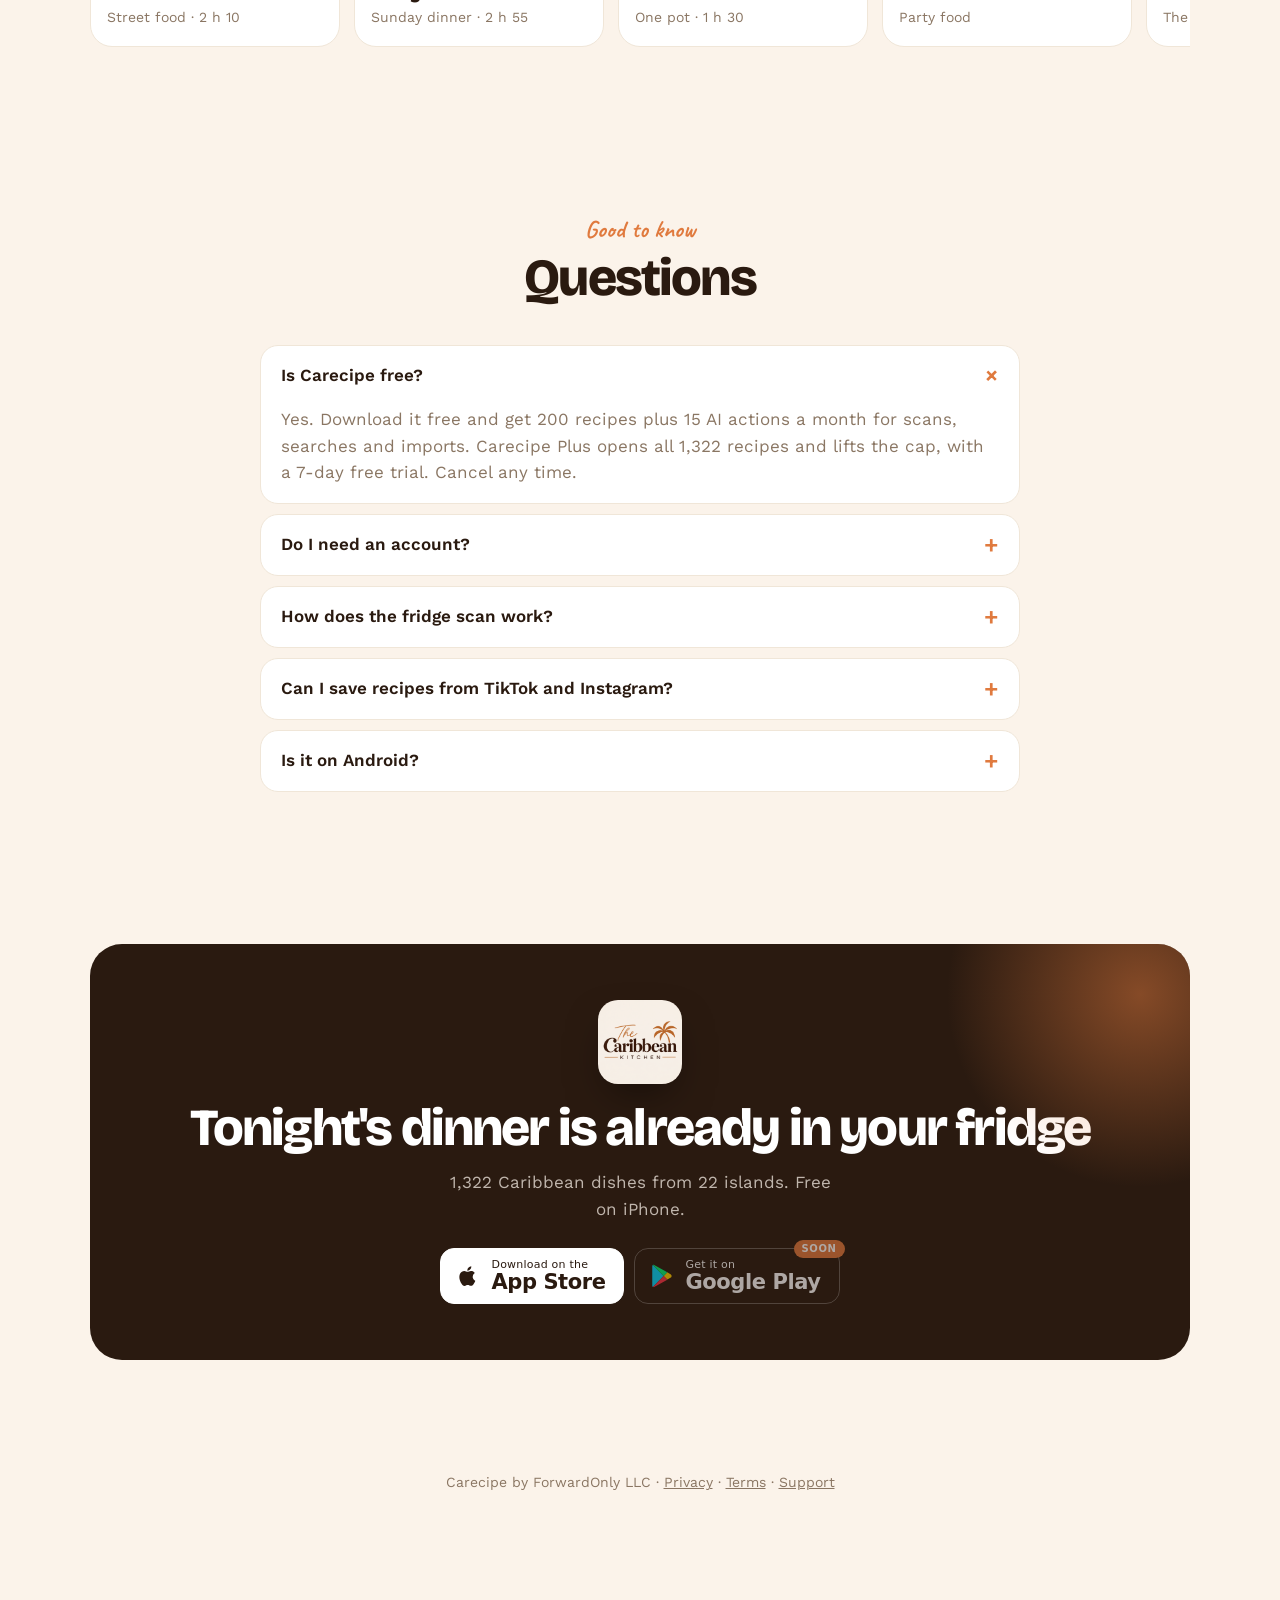
==== commit 502bf5ad: "Hero glow fades out inside the frame instead of being cut into a box Co-Authored-By: Claude Opus 5.5" ====
--- a/app/index.html
+++ b/app/index.html
@@ -38,10 +38,8 @@
   text-decoration:none;font:600 15px/1 var(--body);box-shadow:0 8px 18px -8px rgba(224,122,62,.8)}
 
 .hero{position:relative;text-align:center;padding:14px 0 0}
-.stage::before{content:"";position:absolute;inset:18% -10% 0;z-index:0;
-  background:radial-gradient(45% 60% at 22% 80%,rgba(240,168,106,.55),transparent 70%),
-             radial-gradient(40% 55% at 80% 85%,rgba(224,122,62,.42),transparent 70%),
-             radial-gradient(35% 40% at 50% 60%,rgba(232,195,157,.5),transparent 70%)}
+.stage::before{content:"";position:absolute;inset:8% 0 0;z-index:0;
+  background:radial-gradient(closest-side at 50% 55%,rgba(240,168,106,.5),rgba(232,195,157,.32) 55%,rgba(251,243,234,0) 100%)}
 .tag{display:inline-flex;align-items:center;gap:8px;padding:8px 16px;border-radius:99px;background:#fff;
   border:1px solid var(--line);box-shadow:0 2px 0 var(--line)}
 .tag .kick{font-size:22px}
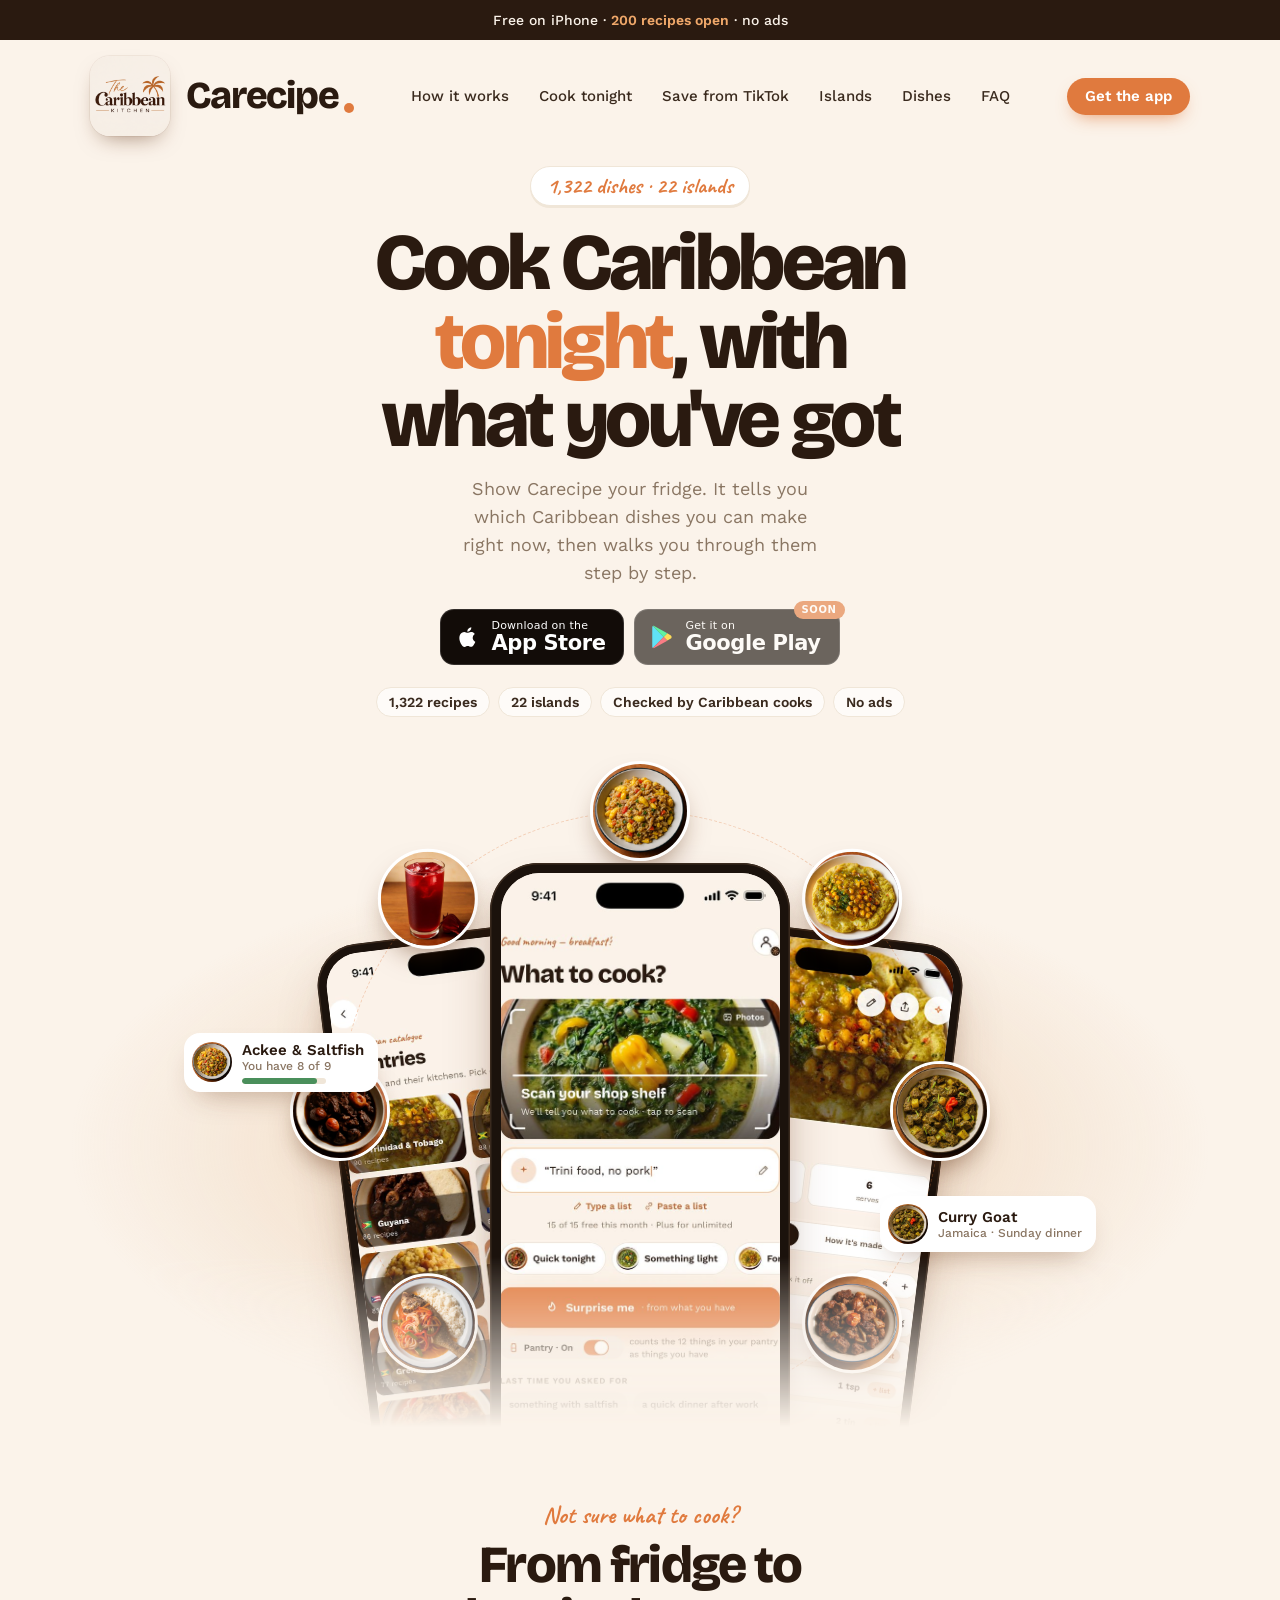
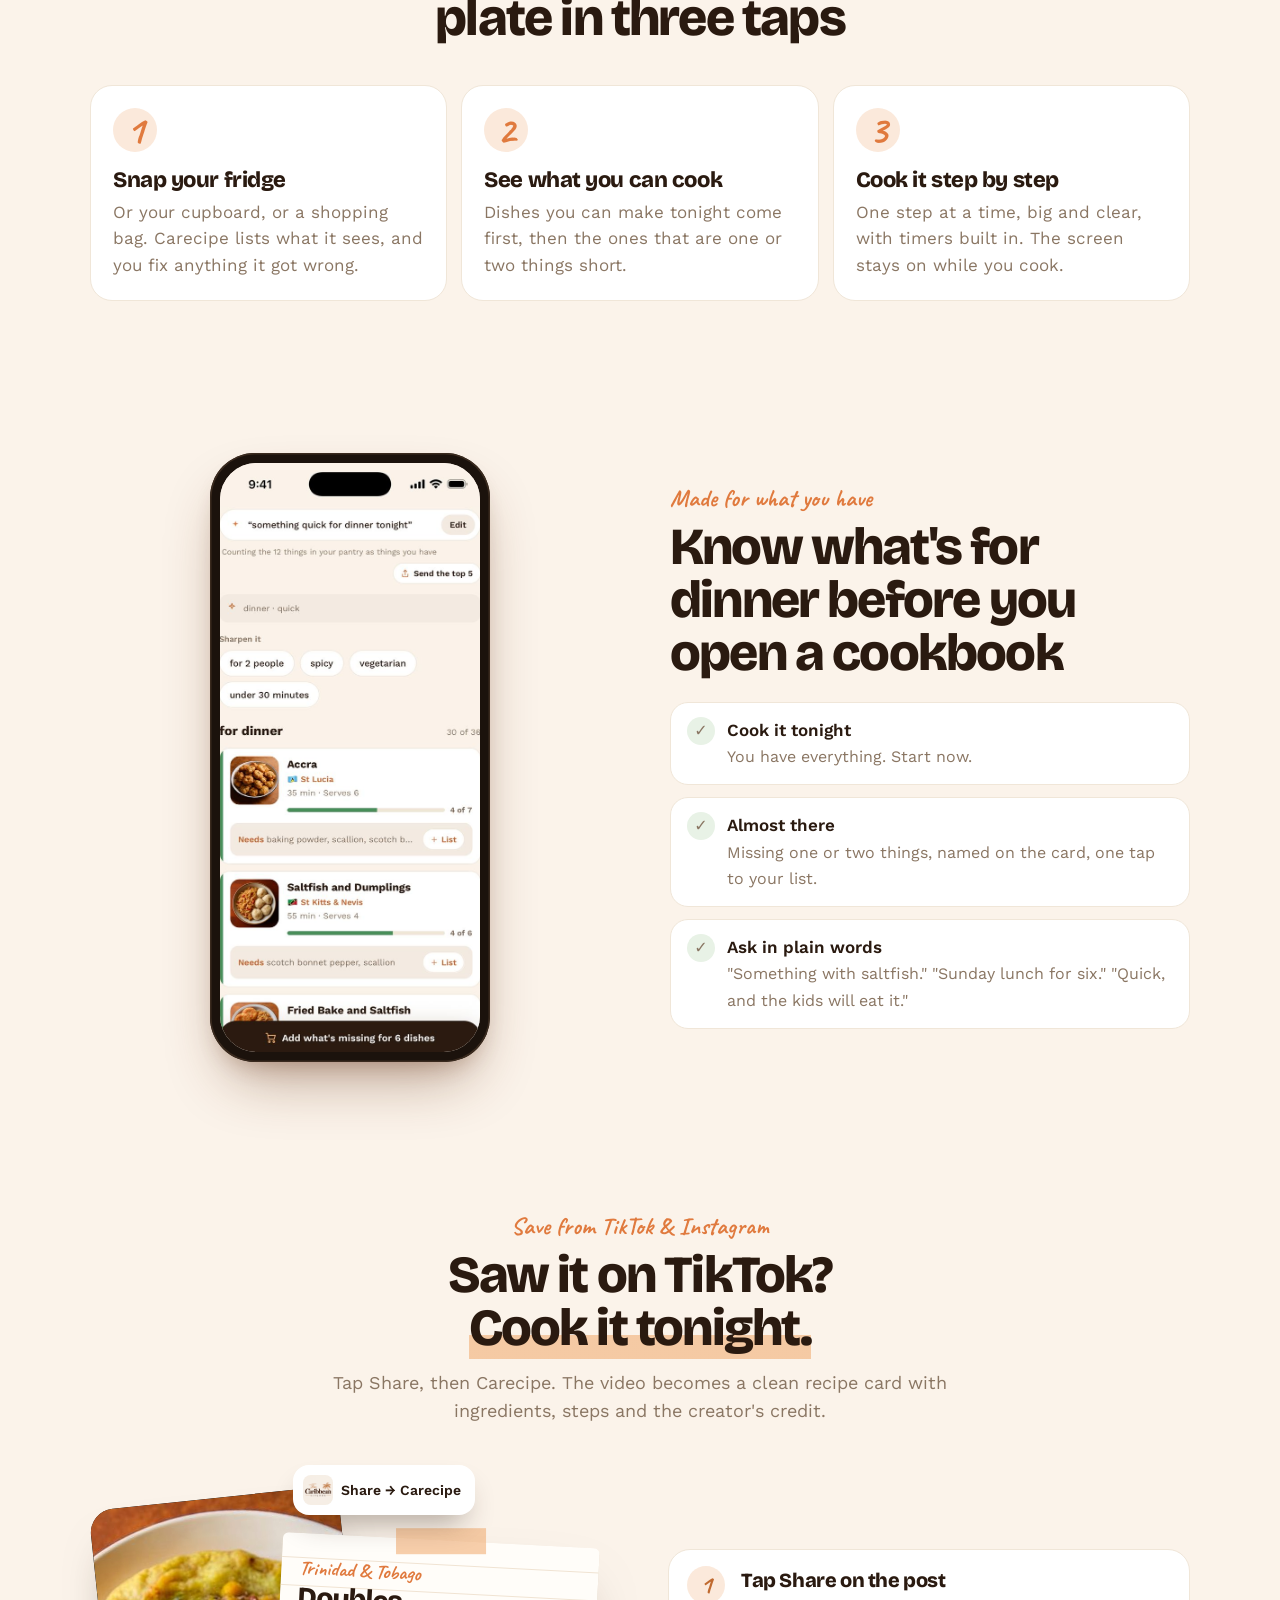
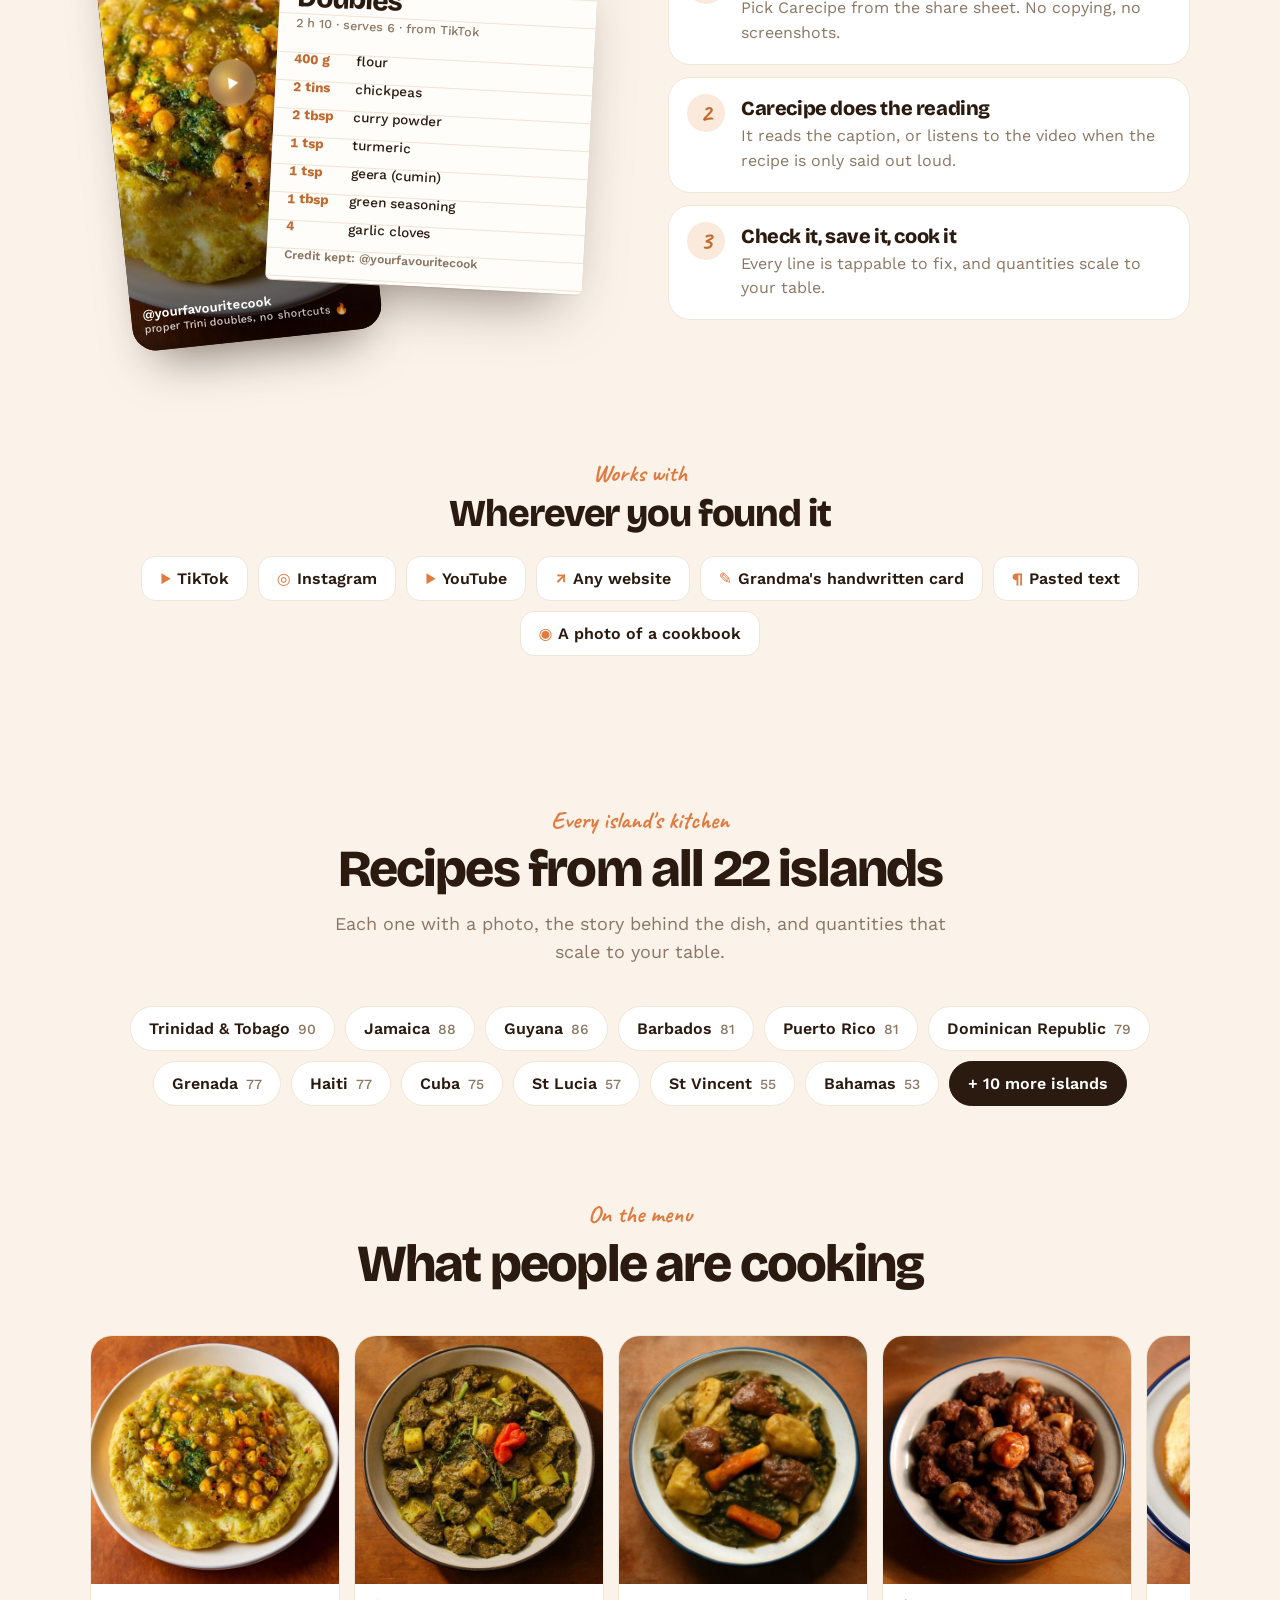
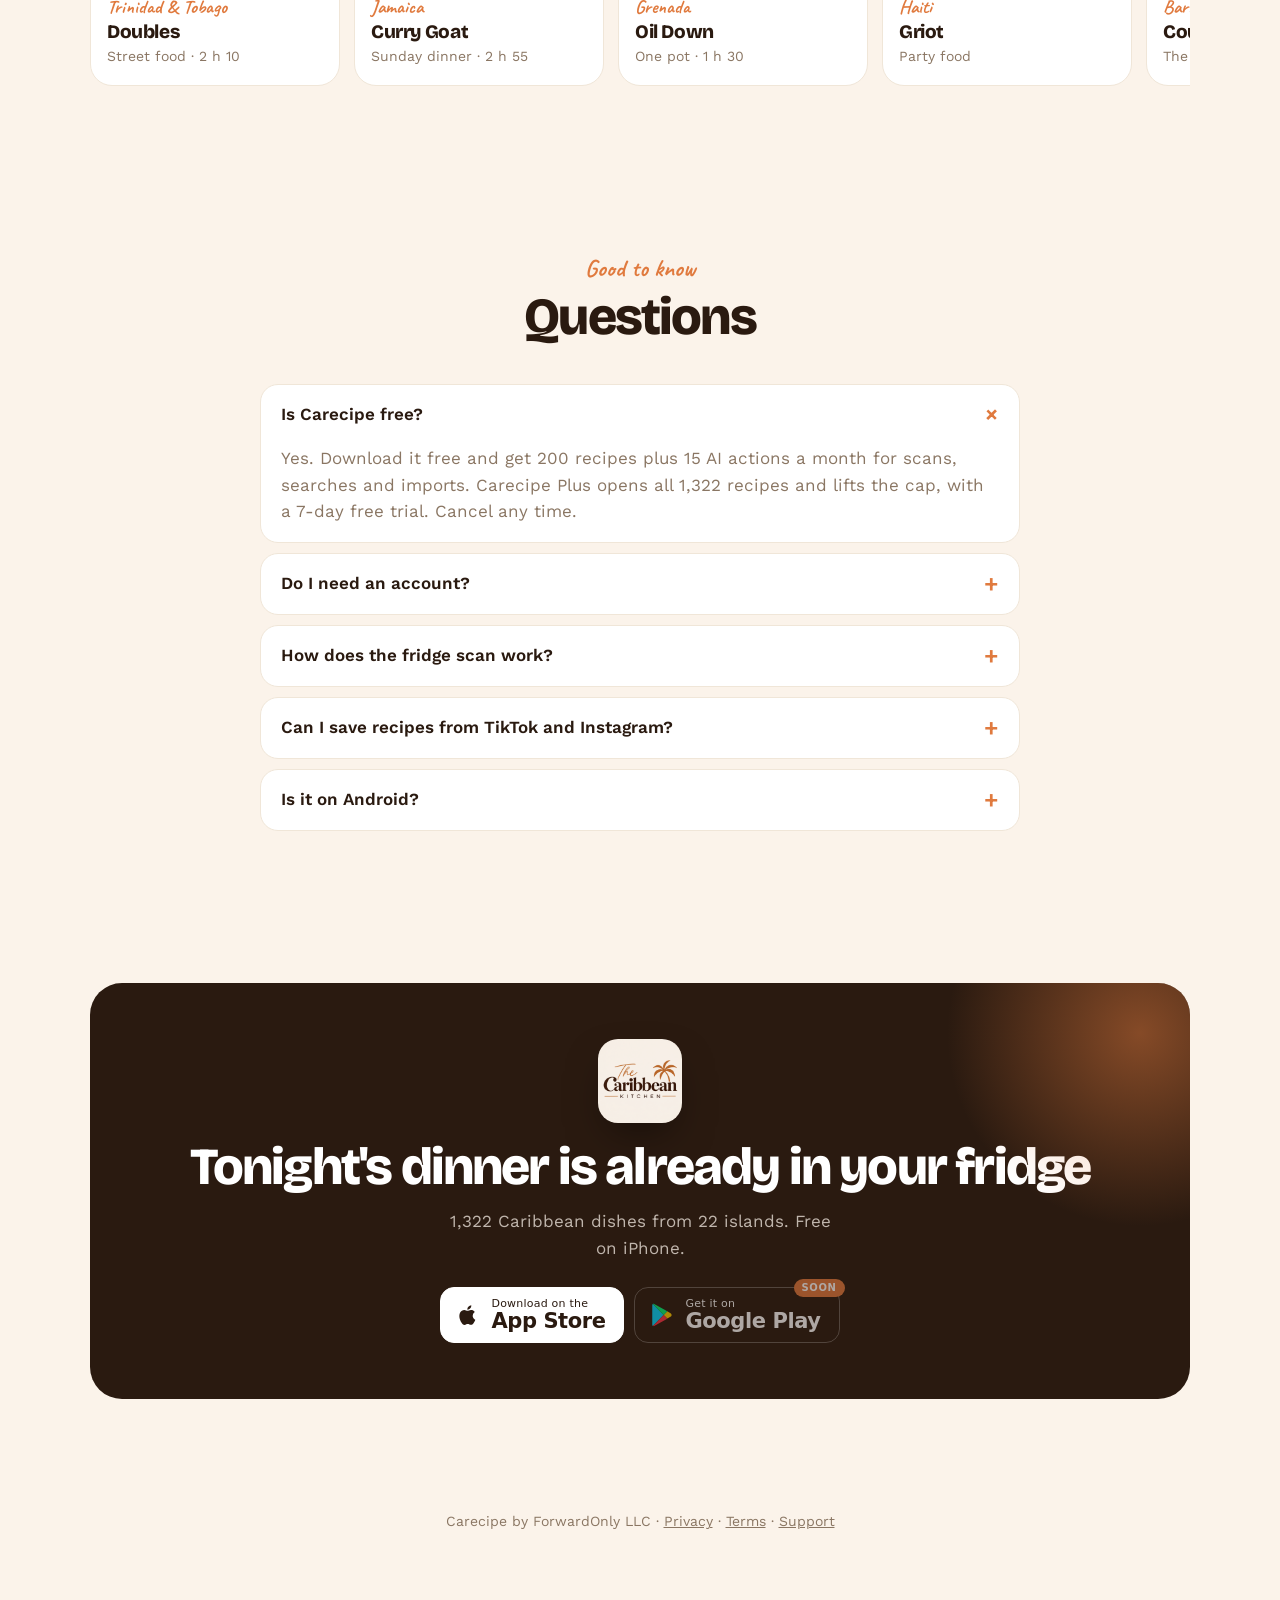
==== commit 38f3fb38: "Bigger header logo Co-Authored-By: Claude Opus 5.5 <noreply@anthropic.com>" ====
--- a/app/index.html
+++ b/app/index.html
@@ -28,10 +28,12 @@
 .promo{background:var(--ink);color:#fbf3ea;text-align:center;font:500 14px/1.3 var(--body);padding:11px 16px}
 .promo b{color:var(--soft);font-weight:600}
 
-header{display:flex;align-items:center;justify-content:space-between;gap:16px;padding:18px 0}
-.logo{display:flex;align-items:center;gap:10px;font:800 24px/1 var(--display);letter-spacing:-.03em;text-decoration:none}
-.logo img{width:36px;height:36px;border-radius:9px}
-.logo i{width:7px;height:7px;border-radius:50%;background:var(--accent);margin-left:-6px;align-self:flex-end;margin-bottom:5px}
+header{display:flex;align-items:center;justify-content:space-between;gap:12px;padding:16px 0}
+.logo{display:flex;align-items:center;gap:12px;font:800 28px/1 var(--display);letter-spacing:-.03em;text-decoration:none}
+.logo img{width:58px;height:58px;border-radius:15px;box-shadow:0 10px 22px -10px rgba(90,40,10,.55),0 0 0 1px rgba(90,40,10,.06)}
+@media (min-width:760px){.logo{font-size:38px;gap:16px}.logo img{width:80px;height:80px;border-radius:20px}}
+.logo i{width:8px;height:8px;border-radius:50%;background:var(--accent);margin-left:-8px;align-self:center;transform:translateY(9px)}
+@media (min-width:760px){.logo i{width:10px;height:10px;margin-left:-11px;transform:translateY(12px)}}
 nav{display:none;gap:30px;font:500 15px var(--body)}
 nav a{text-decoration:none;color:var(--ink2)}nav a:hover{color:var(--accent)}
 .pill{display:inline-flex;align-items:center;padding:11px 18px;border-radius:99px;background:var(--accent);color:#fff;
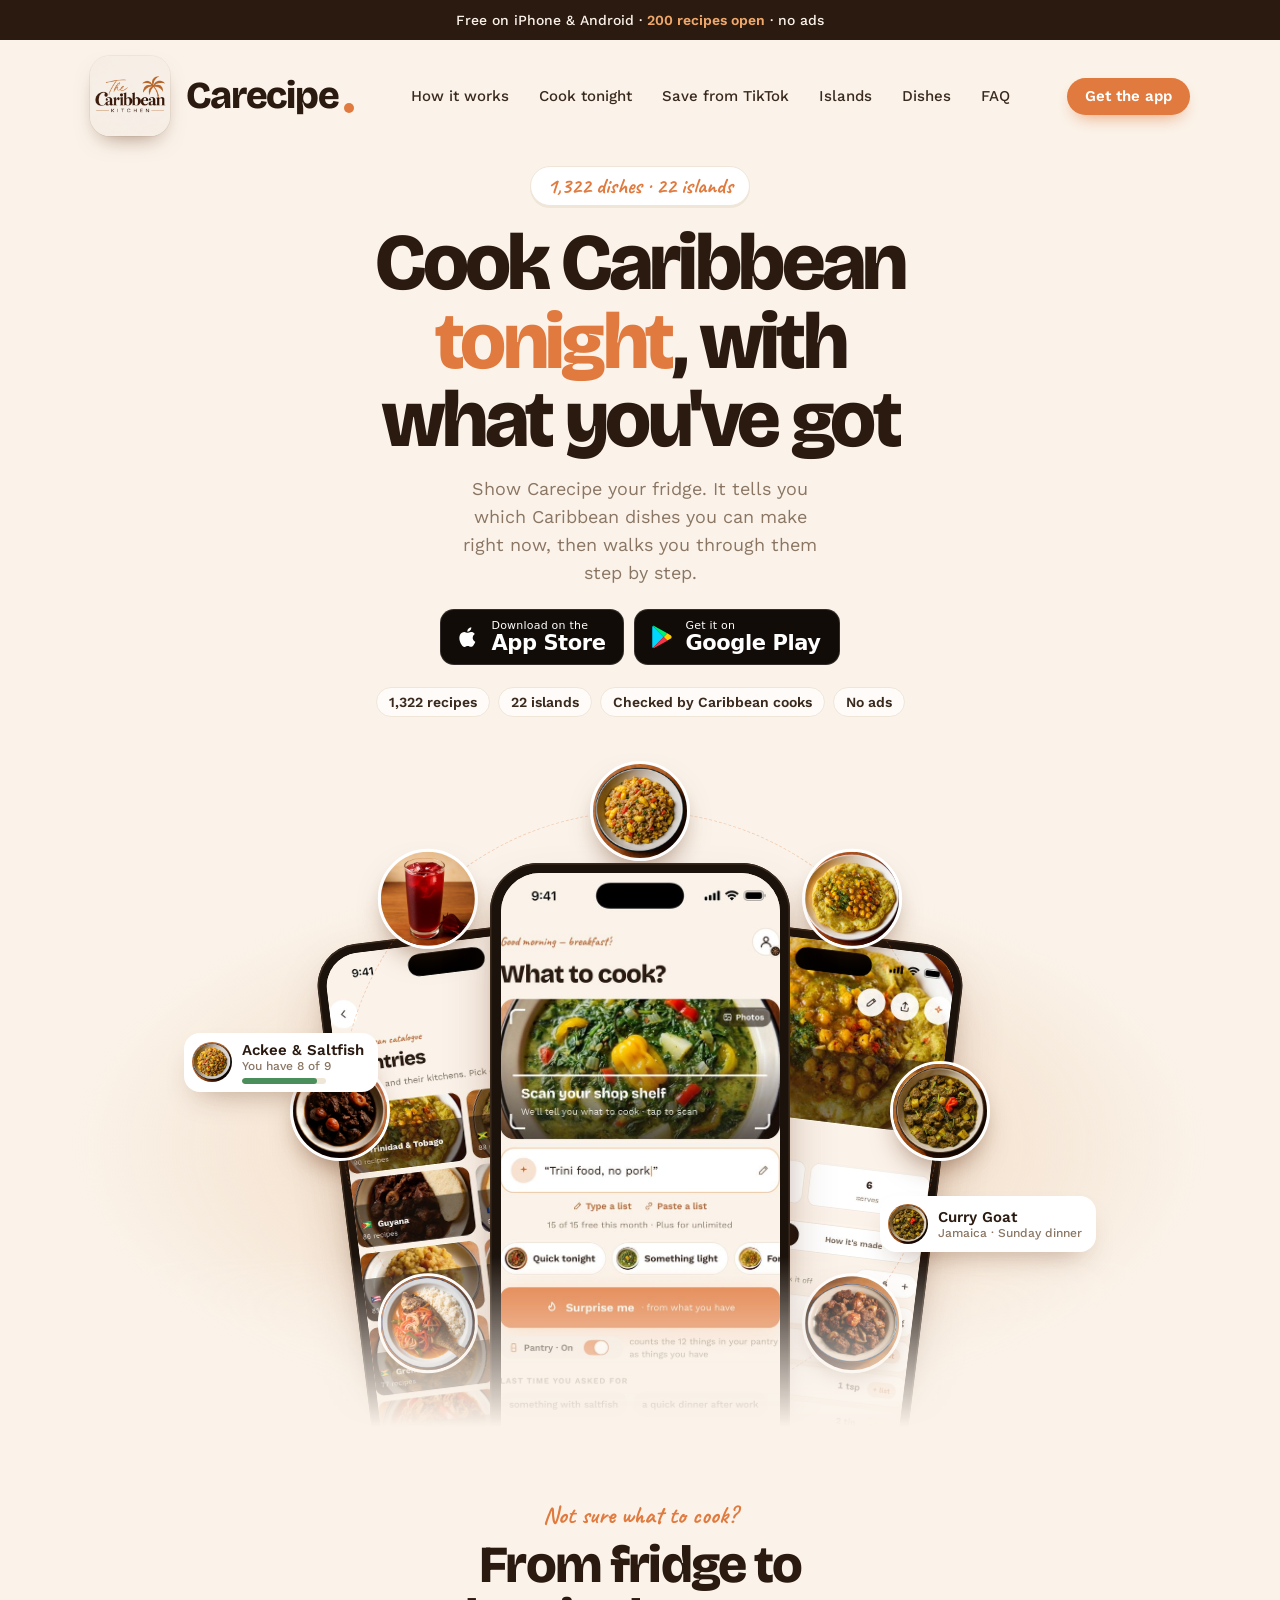
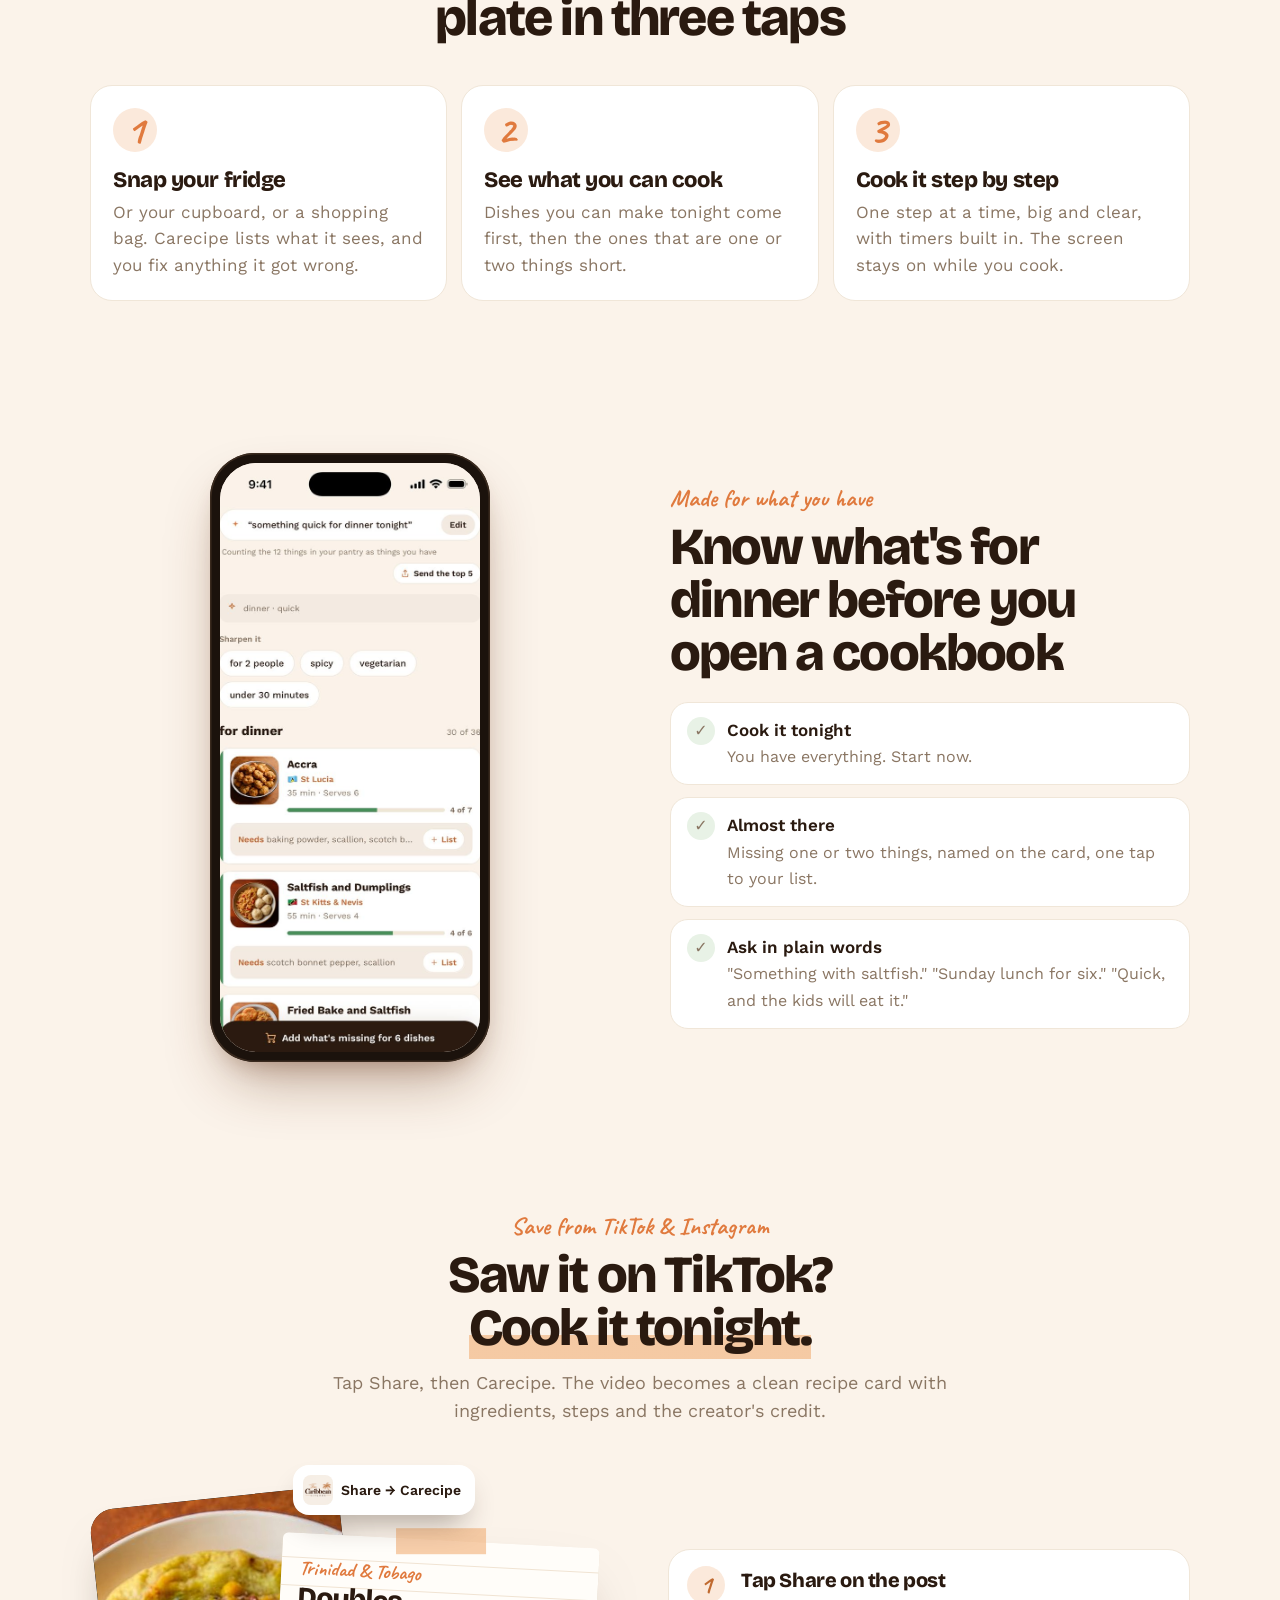
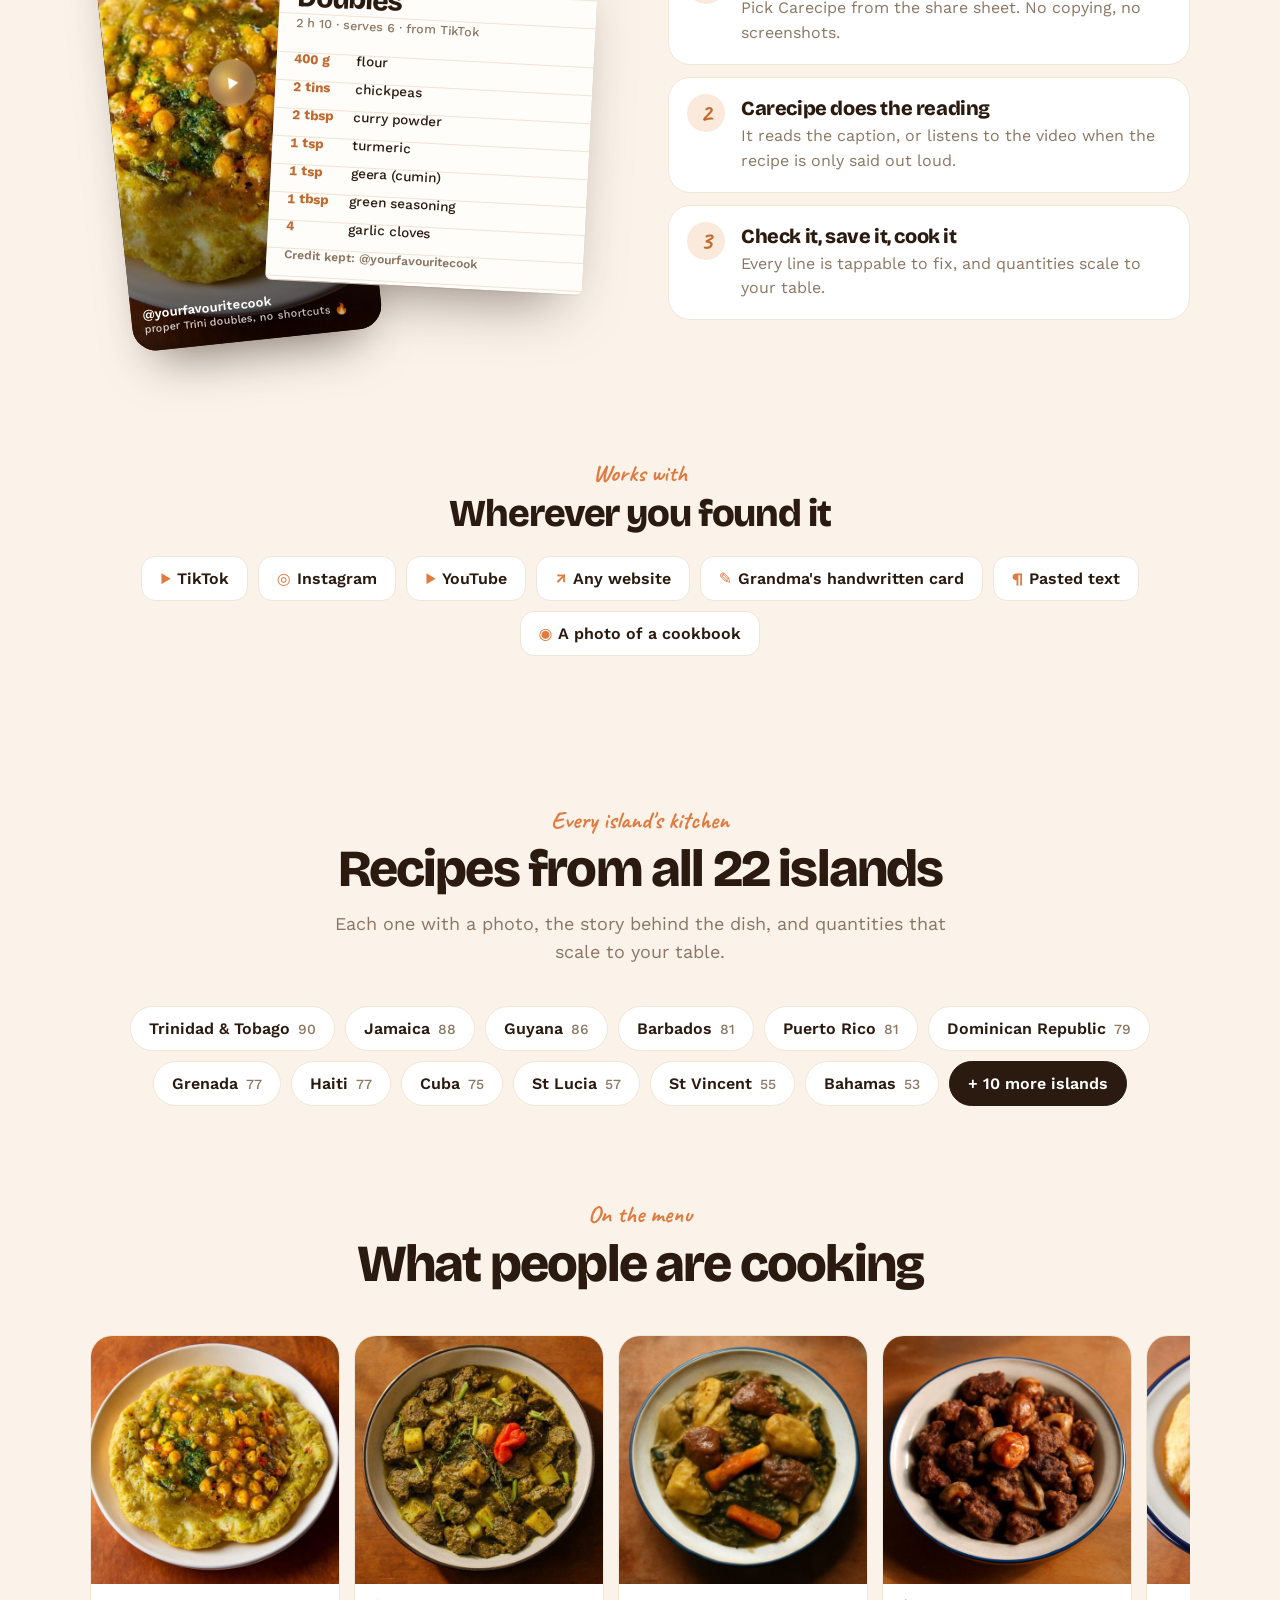
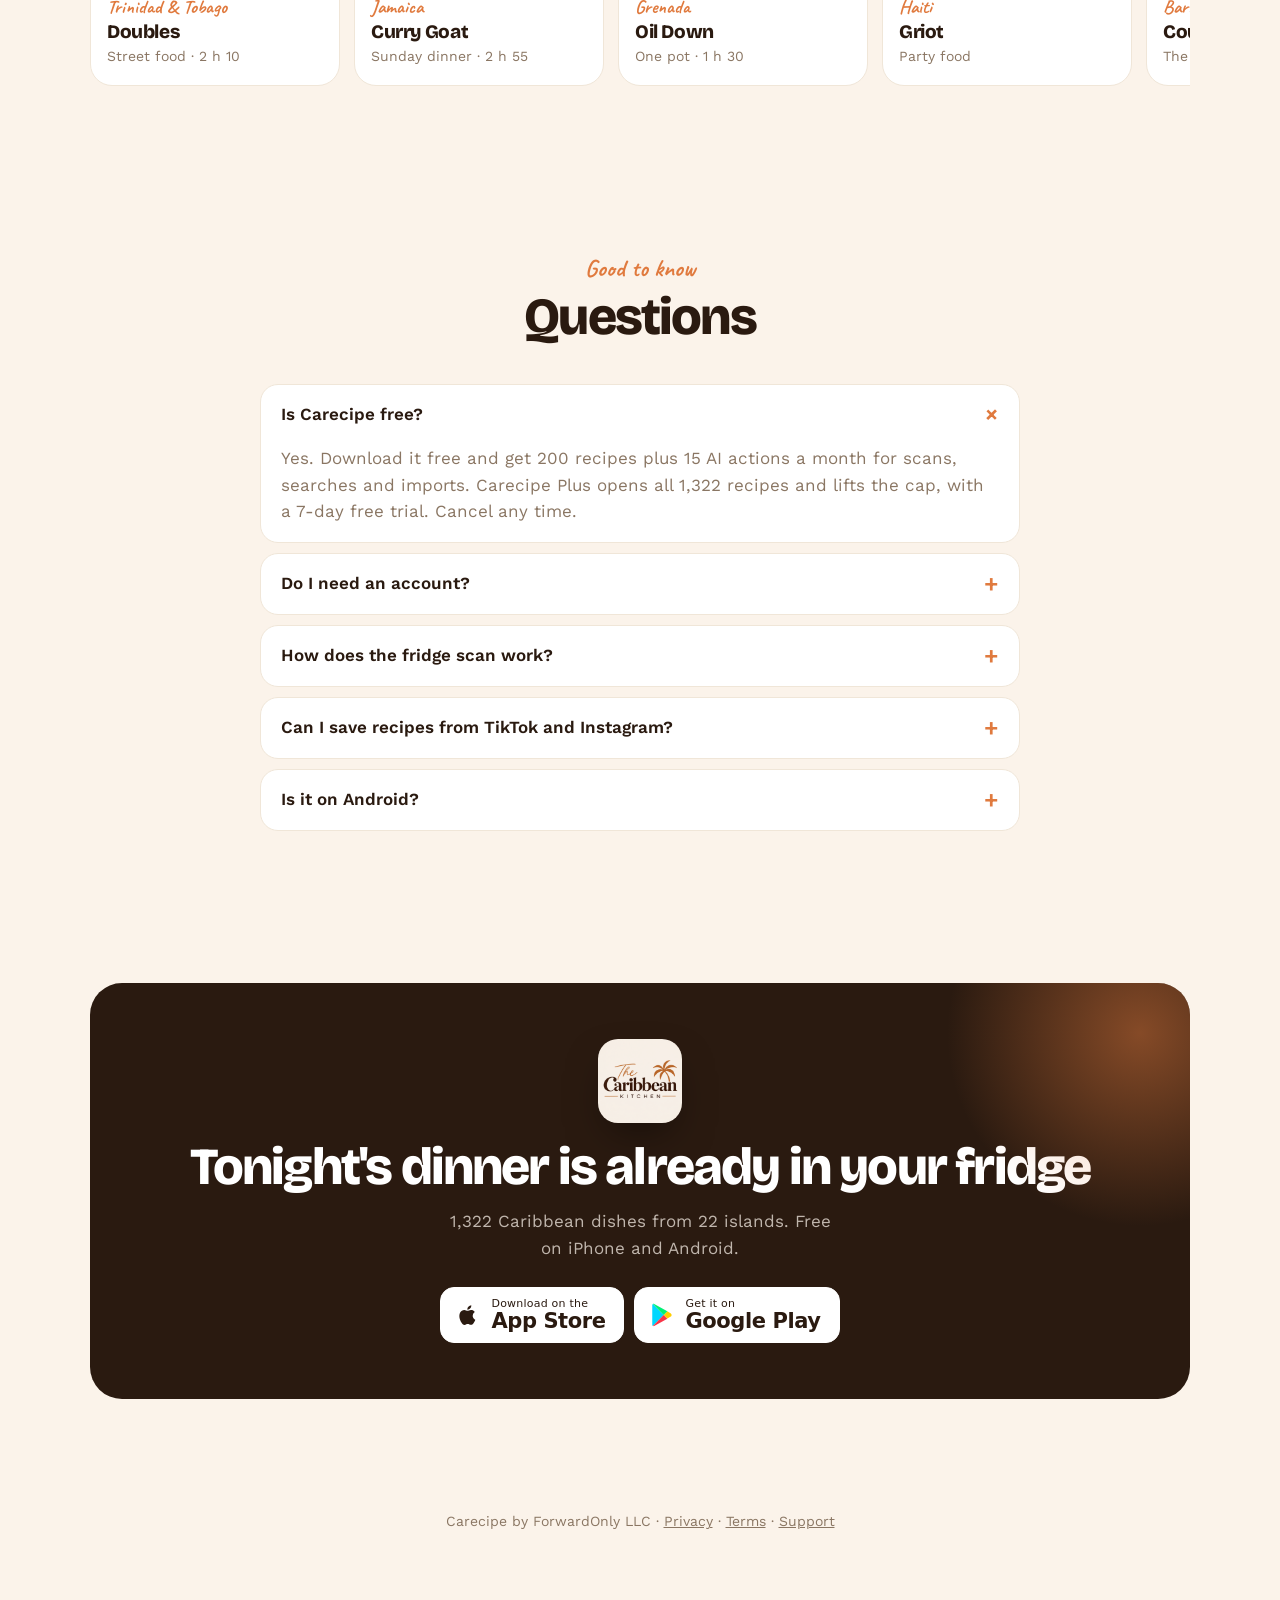
==== commit 71aabf24: "Google Play is live: badges link to the Play listing Co-Authored-By: Claude Opus 5.5 <noreply@anthro" ====
--- a/app/index.html
+++ b/app/index.html
@@ -4,7 +4,7 @@
 <meta charset="utf-8">
 <meta name="viewport" content="width=device-width,initial-scale=1,viewport-fit=cover">
 <title>Carecipe – Caribbean Recipes</title>
-<meta name="description" content="1,322 Caribbean recipes from 22 islands. Scan your fridge to see what you can cook tonight. Free on iPhone.">
+<meta name="description" content="1,322 Caribbean recipes from 22 islands. Scan your fridge to see what you can cook tonight. Free on iPhone and Android.">
 <meta name="apple-itunes-app" content="app-id=6810801696">
 <meta name="theme-color" content="#fbf3ea">
 <meta property="og:title" content="Carecipe – Cook Caribbean tonight">
@@ -200,7 +200,7 @@
 </style>
 </head>
 <body>
-<div class="promo">Free on iPhone · <b>200 recipes open</b> · no ads</div>
+<div class="promo">Free on iPhone &amp; Android · <b>200 recipes open</b> · no ads</div>
 <div class="wrap">
   <header>
     <a class="logo" href="#top" aria-label="Carecipe home"><img src="assets/icon.png" alt="">Carecipe<i></i></a>
@@ -215,9 +215,9 @@
       <p class="sub">Show Carecipe your fridge. It tells you which Caribbean dishes you can make right now, then walks you through them step by step.</p>
       <div class="badges" data-hero-cta>
         <a class="badge" data-store="ios" href="https://apps.apple.com/app/id6810801696"><svg viewBox="0 0 24 24" fill="currentColor" aria-hidden="true"><path d="M16.37 12.62c-.02-2.3 1.88-3.4 1.96-3.46-1.07-1.56-2.73-1.77-3.32-1.8-1.41-.14-2.76.83-3.47.83-.72 0-1.82-.81-3-.79-1.54.02-2.96.9-3.76 2.27-1.6 2.78-.41 6.9 1.15 9.16.76 1.1 1.67 2.34 2.86 2.3 1.15-.05 1.58-.74 2.97-.74 1.38 0 1.77.74 2.98.72 1.23-.02 2.01-1.12 2.76-2.23.87-1.28 1.23-2.52 1.25-2.58-.03-.01-2.4-.92-2.42-3.66zM14.1 5.88c.63-.77 1.06-1.83.94-2.89-.91.04-2.01.61-2.67 1.37-.58.67-1.1 1.76-.96 2.8 1.02.08 2.06-.52 2.69-1.28z"/></svg><span><small>Download on the</small><b>App Store</b></span></a>
-        <a class="badge" data-store="android"><svg viewBox="0 0 24 24" aria-hidden="true"><path fill="#00d7fe" d="M3.6 1.8 13.5 12 3.6 22.2c-.4-.2-.6-.6-.6-1.1V2.9c0-.5.2-.9.6-1.1z"/><path fill="#ffce00" d="m16.9 8.6 3.3 1.9c.9.5.9 2.4 0 2.9l-3.3 1.9L13.5 12z"/><path fill="#00f076" d="M3.6 1.8c.3-.2.8-.2 1.2 0l12.1 6.8-3.4 3.4z"/><path fill="#f83548" d="m13.5 12 3.4 3.4-12.1 6.8c-.4.2-.9.2-1.2 0z"/></svg><span><small>Get it on</small><b>Google Play</b></span><em class="soon">Soon</em></a>
-      </div>
-      <p class="android-note">On Android? Carecipe is coming to Google Play soon.</p>
+        <a class="badge" data-store="android" href="https://play.google.com/store/apps/details?id=com.carecipe.app"><svg viewBox="0 0 24 24" aria-hidden="true"><path fill="#00d7fe" d="M3.6 1.8 13.5 12 3.6 22.2c-.4-.2-.6-.6-.6-1.1V2.9c0-.5.2-.9.6-1.1z"/><path fill="#ffce00" d="m16.9 8.6 3.3 1.9c.9.5.9 2.4 0 2.9l-3.3 1.9L13.5 12z"/><path fill="#00f076" d="M3.6 1.8c.3-.2.8-.2 1.2 0l12.1 6.8-3.4 3.4z"/><path fill="#f83548" d="m13.5 12 3.4 3.4-12.1 6.8c-.4.2-.9.2-1.2 0z"/></svg><span><small>Get it on</small><b>Google Play</b></span><em class="soon">Soon</em></a>
+      </div>
+      
       <div class="facts"><span>1,322 recipes</span><span>22 islands</span><span>Checked by Caribbean cooks</span><span>No ads</span></div>
 
       <div class="stage" aria-hidden="true">
@@ -320,18 +320,18 @@
         <details><summary>Do I need an account?</summary><p>No. There's nothing to sign up for. Your recipes live on your phone.</p></details>
         <details><summary>How does the fridge scan work?</summary><p>Take a photo of your fridge, cupboard or shopping. Carecipe lists the ingredients it sees, you tidy up anything it got wrong, and it ranks dishes by how much of each one you can already make.</p></details>
         <details><summary>Can I save recipes from TikTok and Instagram?</summary><p>Yes. Tap Share on the post, choose Carecipe, and you get a clean recipe with the creator's credit kept on it. Links, pasted text and photos of cookbook pages work too.</p></details>
-        <details><summary>Is it on Android?</summary><p>Carecipe is on iPhone now and coming to Google Play soon.</p></details>
+        <details><summary>Is it on Android?</summary><p>Yes. Carecipe is on iPhone and Android. Tap the Google Play badge to get it.</p></details>
       </div>
     </section>
 
     <section data-end-cta>
       <div class="end reveal">
         <img class="icon" src="assets/icon.png" alt="">
-        <h2>Tonight's dinner is already in your fridge</h2>
-        <p>1,322 Caribbean dishes from 22 islands. Free on iPhone.</p>
+        <h2>Tonight&#39;s dinner is already in your fridge</h2>
+        <p>1,322 Caribbean dishes from 22 islands. Free on iPhone and Android.</p>
         <div class="badges">
           <a class="badge" data-store="ios" href="https://apps.apple.com/app/id6810801696"><svg viewBox="0 0 24 24" fill="currentColor" aria-hidden="true"><path d="M16.37 12.62c-.02-2.3 1.88-3.4 1.96-3.46-1.07-1.56-2.73-1.77-3.32-1.8-1.41-.14-2.76.83-3.47.83-.72 0-1.82-.81-3-.79-1.54.02-2.96.9-3.76 2.27-1.6 2.78-.41 6.9 1.15 9.16.76 1.1 1.67 2.34 2.86 2.3 1.15-.05 1.58-.74 2.97-.74 1.38 0 1.77.74 2.98.72 1.23-.02 2.01-1.12 2.76-2.23.87-1.28 1.23-2.52 1.25-2.58-.03-.01-2.4-.92-2.42-3.66zM14.1 5.88c.63-.77 1.06-1.83.94-2.89-.91.04-2.01.61-2.67 1.37-.58.67-1.1 1.76-.96 2.8 1.02.08 2.06-.52 2.69-1.28z"/></svg><span><small>Download on the</small><b>App Store</b></span></a>
-          <a class="badge" data-store="android"><svg viewBox="0 0 24 24" aria-hidden="true"><path fill="#00d7fe" d="M3.6 1.8 13.5 12 3.6 22.2c-.4-.2-.6-.6-.6-1.1V2.9c0-.5.2-.9.6-1.1z"/><path fill="#ffce00" d="m16.9 8.6 3.3 1.9c.9.5.9 2.4 0 2.9l-3.3 1.9L13.5 12z"/><path fill="#00f076" d="M3.6 1.8c.3-.2.8-.2 1.2 0l12.1 6.8-3.4 3.4z"/><path fill="#f83548" d="m13.5 12 3.4 3.4-12.1 6.8c-.4.2-.9.2-1.2 0z"/></svg><span><small>Get it on</small><b>Google Play</b></span><em class="soon">Soon</em></a>
+          <a class="badge" data-store="android" href="https://play.google.com/store/apps/details?id=com.carecipe.app"><svg viewBox="0 0 24 24" aria-hidden="true"><path fill="#00d7fe" d="M3.6 1.8 13.5 12 3.6 22.2c-.4-.2-.6-.6-.6-1.1V2.9c0-.5.2-.9.6-1.1z"/><path fill="#ffce00" d="m16.9 8.6 3.3 1.9c.9.5.9 2.4 0 2.9l-3.3 1.9L13.5 12z"/><path fill="#00f076" d="M3.6 1.8c.3-.2.8-.2 1.2 0l12.1 6.8-3.4 3.4z"/><path fill="#f83548" d="m13.5 12 3.4 3.4-12.1 6.8c-.4.2-.9.2-1.2 0z"/></svg><span><small>Get it on</small><b>Google Play</b></span><em class="soon">Soon</em></a>
         </div>
       </div>
     </section>
